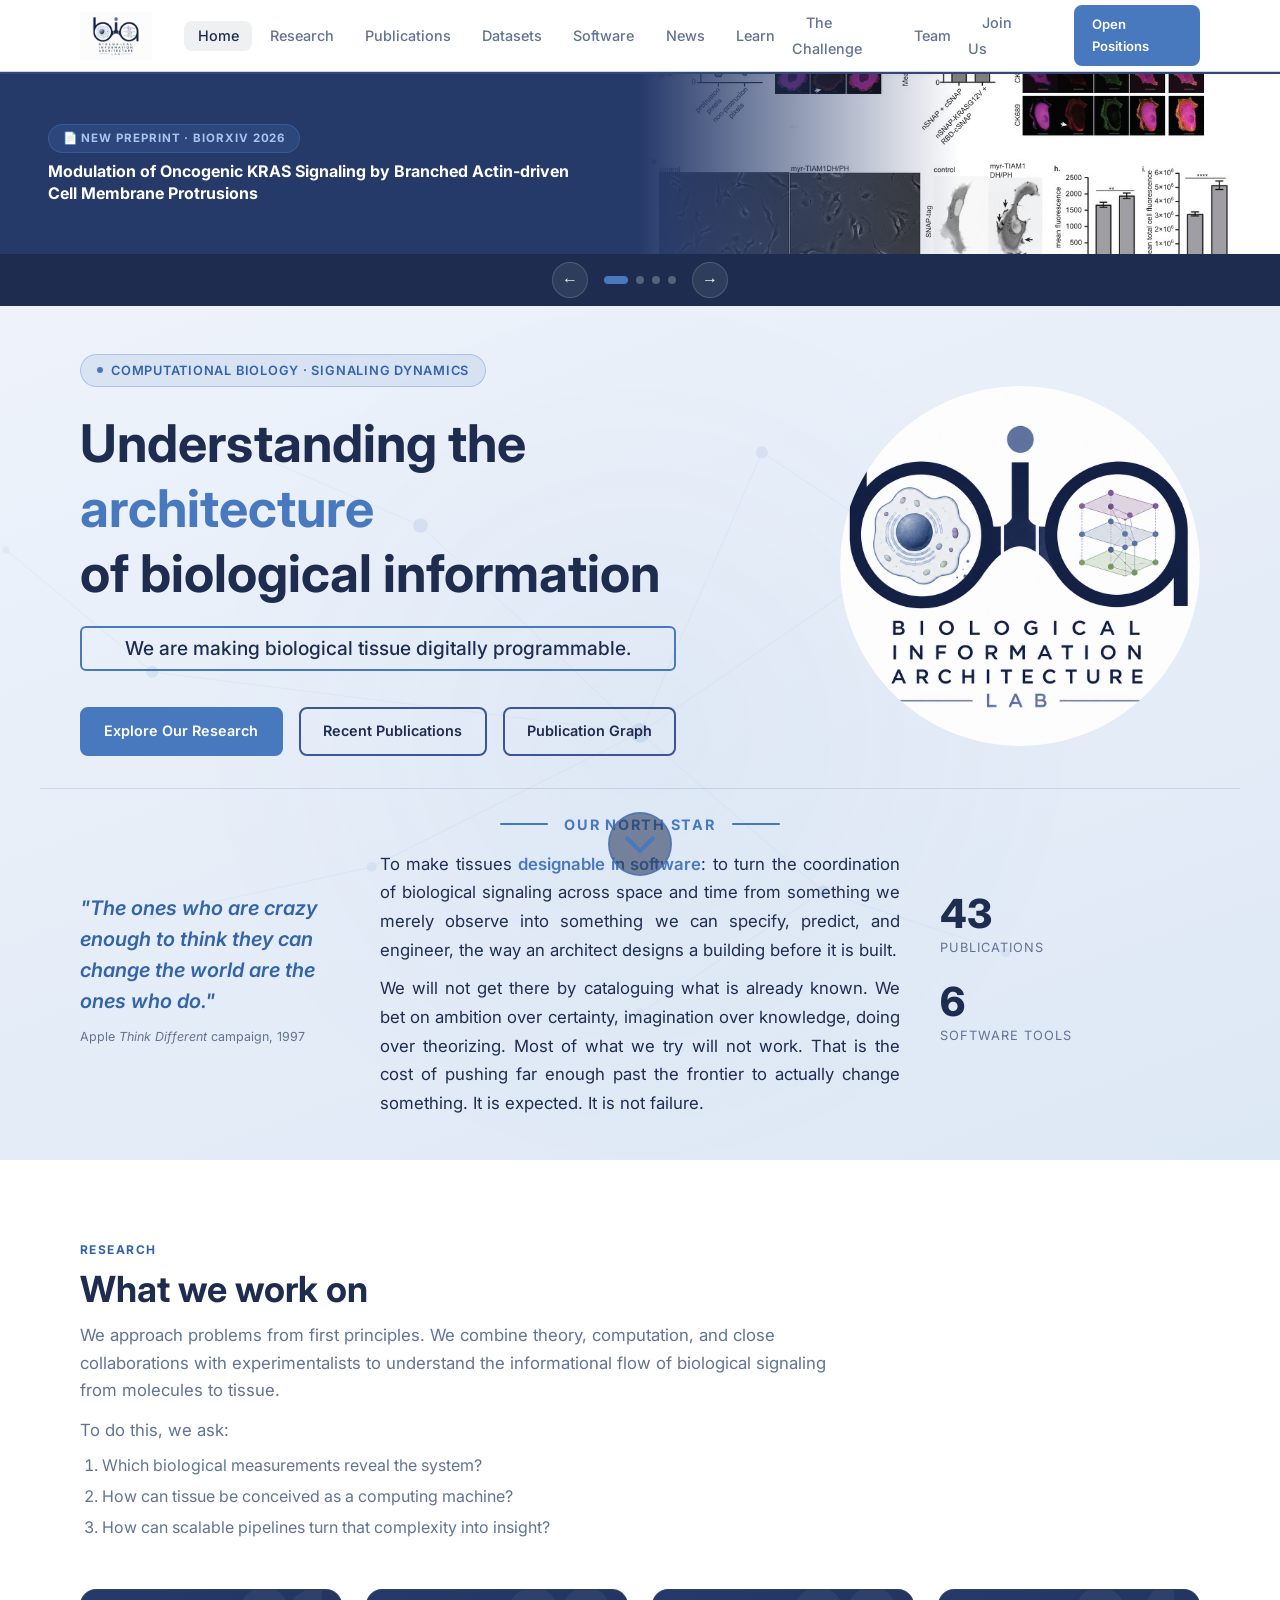
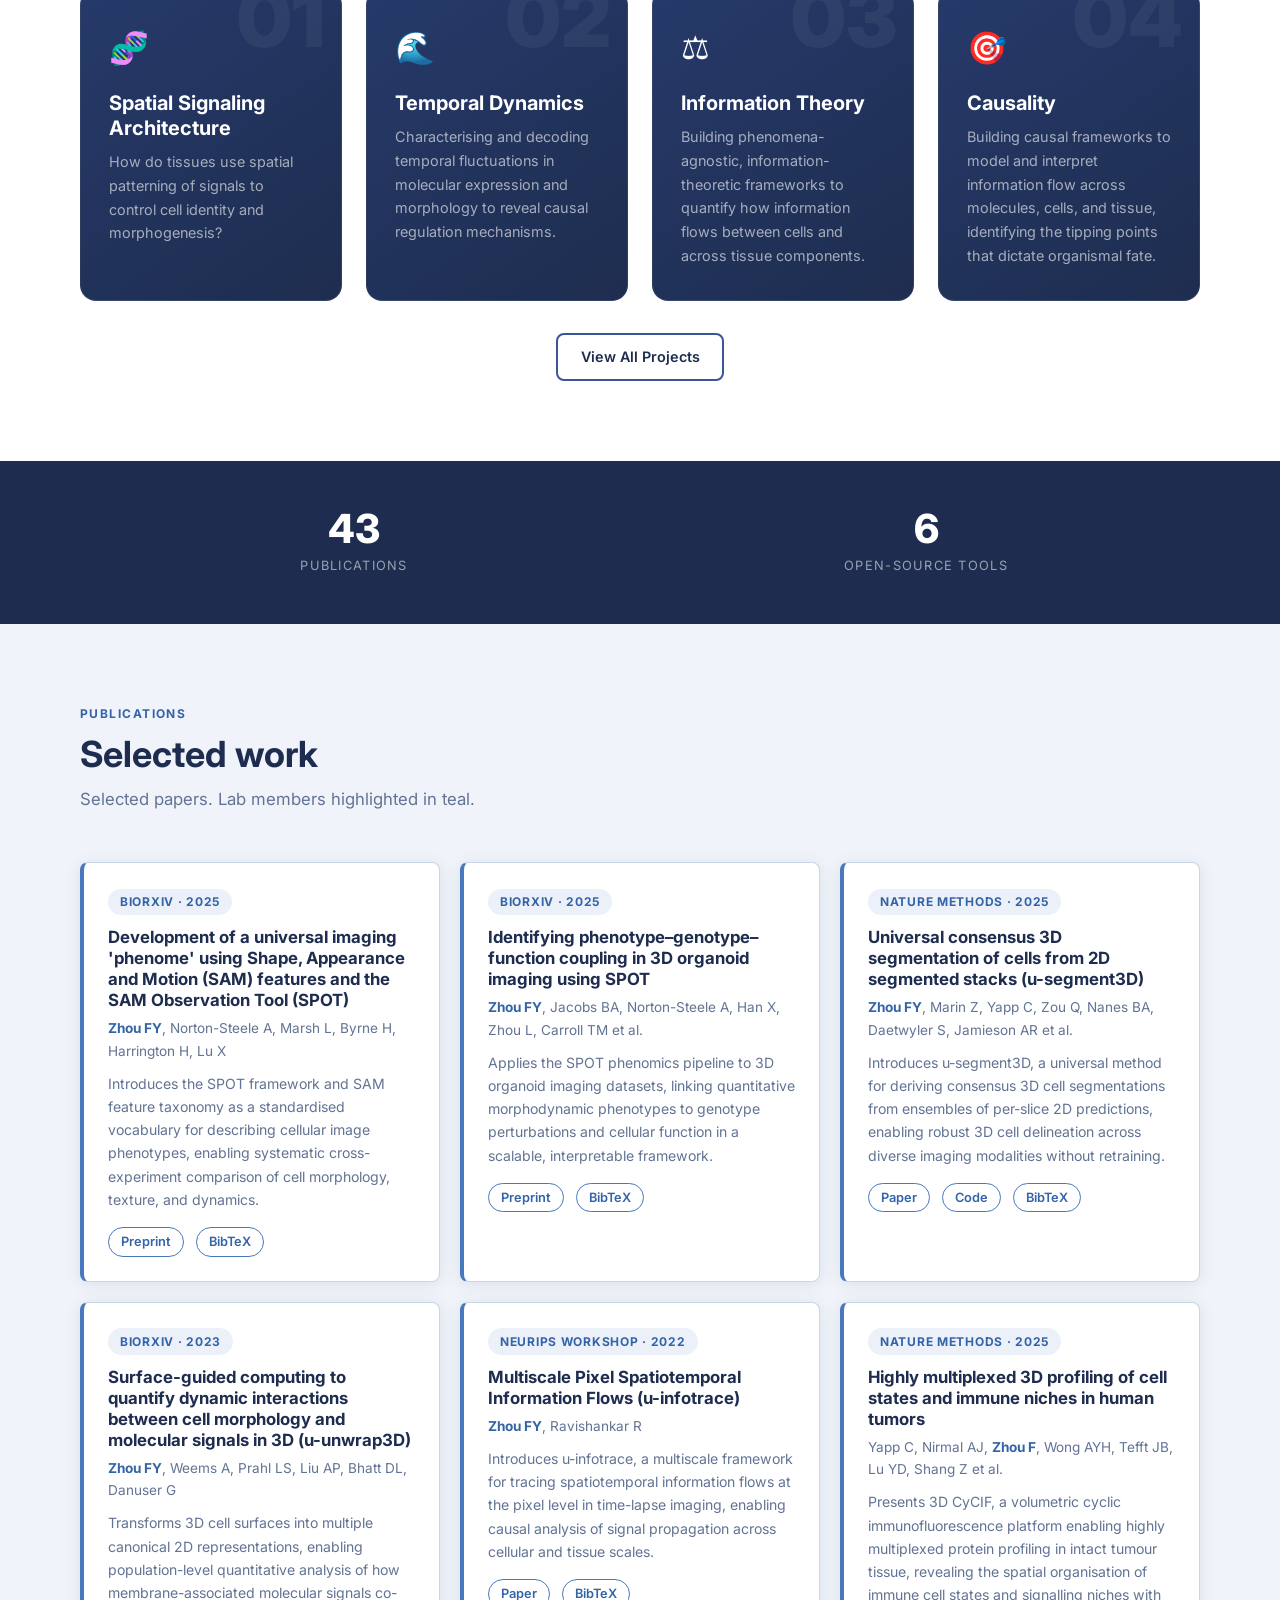
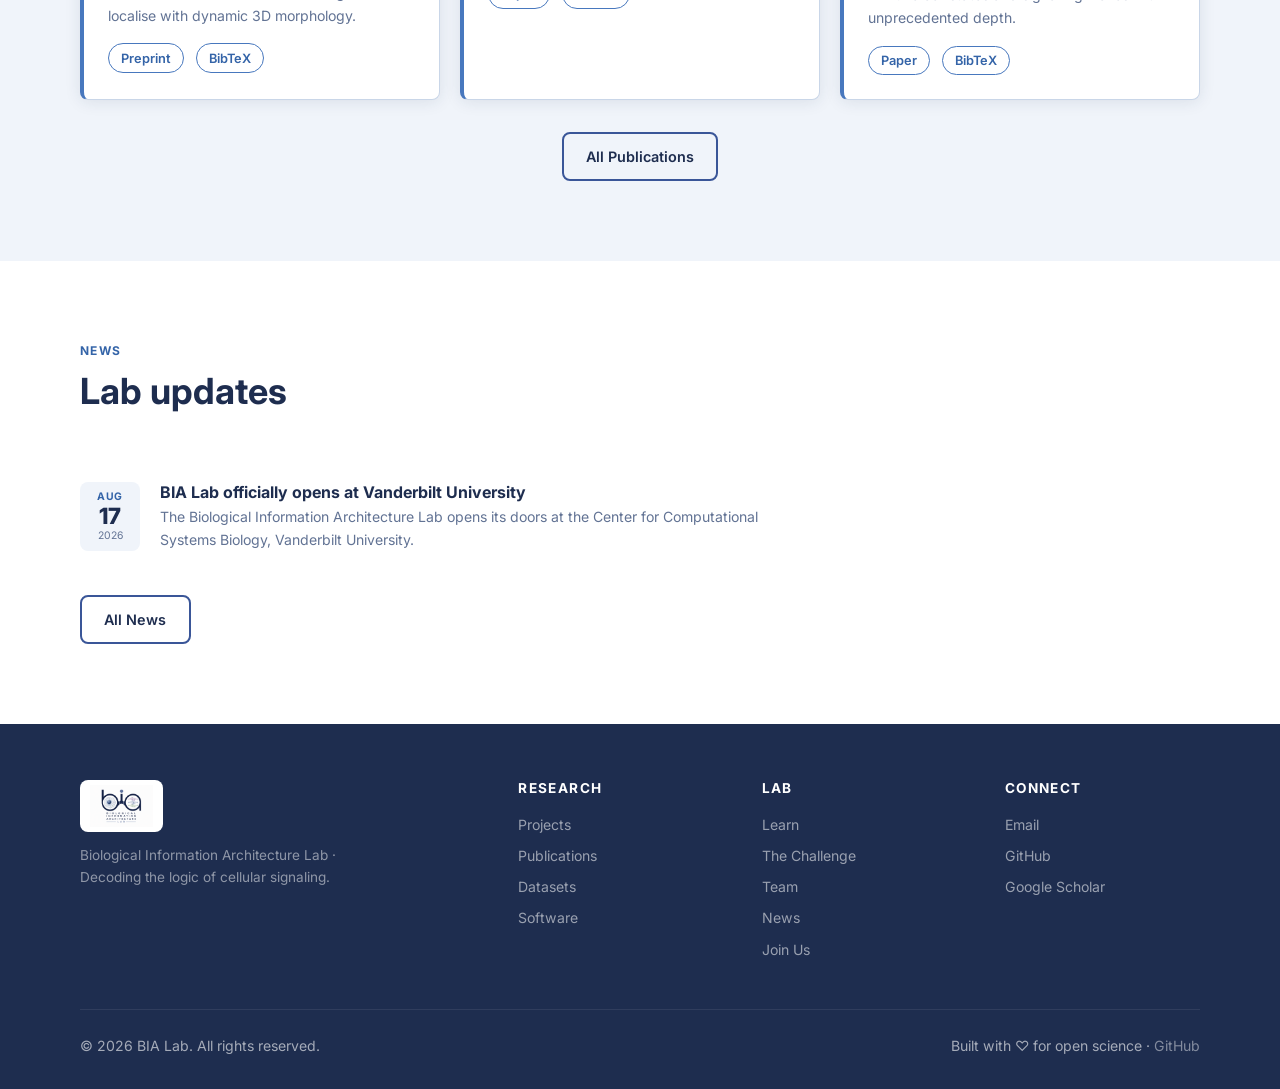
==== index.html @ dbff581c "Add Learn page with pipeline talks; update nav across all pages - New learn.html with two embedded Y" ====
<!DOCTYPE html>
<html lang="en">
<head>
  <meta charset="UTF-8">
  <meta name="viewport" content="width=device-width, initial-scale=1.0">
  <title>BIA Lab — Biological Information Architecture</title>
  <meta name="description" content="The Biological Information Architecture Lab studies how biological signaling is organized across space and time using computational and quantitative approaches.">
  <link rel="preconnect" href="https://fonts.googleapis.com">
  <link rel="preconnect" href="https://fonts.gstatic.com" crossorigin>
  <link href="https://fonts.googleapis.com/css2?family=Inter:wght@400;500;600;700;800;900&display=swap" rel="stylesheet">
  <link rel="stylesheet" href="assets/css/main.css">
  <link rel="stylesheet" href="assets/css/carousel.css">
  <style>
    section.hero { display: block; }

    /* Hero top row: 2-col with logo */
    .hero__content { padding-block: 3rem 2rem; }
    .hero__logo { padding-top: 2rem; }

    /* 3-col north star row */
    .hero__northstar {
      display: grid;
      grid-template-columns: 1fr 2fr 1fr;
      gap: 2.5rem;
      align-items: start;
      padding-top: 1.5rem;
      padding-bottom: 2rem;
      border-top: 1px solid rgba(72,120,190,.2);
    }

    /* Quote column */
    .hero__northstar-col--quote {
      display: flex;
      align-items: center;
      height: 100%;
    }
    .hero__quote {
      font-size: clamp(1rem, 1.8vw, 1.25rem);
      font-style: italic;
      font-weight: 600;
      color: var(--teal-dark);
      line-height: 1.55;
      margin: 0;
    }

    /* Body column */
    .hero__northstar-label {
      display: flex;
      align-items: center;
      justify-content: center;
      gap: 1rem;
      font-size: .9rem;
      font-weight: 700;
      text-transform: uppercase;
      letter-spacing: .12em;
      color: var(--teal);
      margin-bottom: .85rem;
    }
    .hero__northstar-label::before,
    .hero__northstar-label::after {
      content: '';
      height: 2px;
      flex: 1;
      max-width: 3rem;
      background: var(--teal);
      border-radius: 2px;
    }
    .hero__northstar-col--body p {
      font-size: clamp(.95rem, 1.6vw, 1.05rem);
      color: var(--navy);
      line-height: 1.7;
      margin: 0 0 .65rem;
      text-align: justify;
    }
    .hero__northstar-col--body em {
      font-style: normal;
      color: var(--teal);
      font-weight: 600;
    }

    /* Stats column */
    .hero__northstar-col--stats {
      display: flex;
      align-items: center;
      height: 100%;
    }
    .hero__northstar-col--stats .hero__stats {
      display: flex;
      flex-direction: column;
      gap: 1.5rem;
      margin-top: 0;
      padding-top: 0;
      border-top: none;
    }
    .hero__northstar-col--stats .hero__stat-value {
      font-size: 2.5rem;
    }

    @media (max-width: 768px) {
      .hero__northstar { grid-template-columns: 1fr; }
      .hero__northstar-col--stats .hero__stats { flex-direction: row; gap: 2rem; }
    }

  </style>
</head>
<body>

<!-- ─── Navigation ─────────────────────────────────────────────────────────── -->
<nav class="nav">
  <div class="nav__inner">
    <a href="index.html" class="nav__logo">
      <img src="assets/img/bia_lab_logo.png" alt="BIA Lab" class="nav__logo-img">
    </a>
    <ul class="nav__links">
      <li><a href="index.html">Home</a></li>
      <li><a href="research.html">Research</a></li>
      <li><a href="publications.html">Publications</a></li>
      <li><a href="datasets.html">Datasets</a></li>
      <li><a href="software.html">Software</a></li>
      <li><a href="news.html">News</a></li>
      <li><a href="learn.html">Learn</a></li>
      <li><a href="challenge.html">The Challenge</a></li>
      <li><a href="team.html">Team</a></li>
      <li><a href="join.html">Join Us</a></li>
    </ul>
    <a href="join.html" class="btn btn-primary btn-sm nav__cta">Open Positions</a>
    <button class="nav__burger" aria-label="Open menu">
      <span></span><span></span><span></span>
    </button>
    <a href="join.html" class="btn btn-primary btn-sm nav__mobile-cta">Open Positions</a>
  </div>
</nav>

<!-- ─── Carousel ───────────────────────────────────────────────────────────── -->
<div class="carousel-section" id="highlights">
  <div class="carousel__progress"><div class="carousel__progress-bar"></div></div>
  <div class="carousel" data-carousel>
    <div class="carousel__track">

      <!-- Slide 1 -->
      <a class="carousel__slide" href="https://www.biorxiv.org/content/10.64898/2026.04.09.717047v1" target="_blank" rel="noopener">
        <div class="carousel__slide-content">
          <div class="carousel__slide-badge">📄 New Preprint · bioRxiv 2026</div>
          <h2>Modulation of Oncogenic KRAS Signaling by Branched Actin-driven Cell Membrane Protrusions</h2>
        </div>
        <div class="carousel__slide-visual">
          <img src="assets/img/banners/banner_kras.jpg" alt="">
        </div>
      </a>

      <!-- Slide 2 -->
      <a class="carousel__slide" href="https://www.biorxiv.org/content/10.64898/2026.04.24.720339v1" target="_blank" rel="noopener">
        <div class="carousel__slide-content">
          <div class="carousel__slide-badge">📄 New Preprint · bioRxiv 2026</div>
          <h2>Quantitative multi-scale morphodynamic analysis reveals ratchet-like collective DVE migration during anterior patterning</h2>
        </div>
        <div class="carousel__slide-visual">
          <img src="assets/img/banners/banner_dve.jpg" alt="">
        </div>
      </a>

      <!-- Slide 3 -->
      <a class="carousel__slide" href="https://www.biorxiv.org/content/10.64898/2026.01.01.697161v1" target="_blank" rel="noopener">
        <div class="carousel__slide-content">
          <div class="carousel__slide-badge">📄 New Preprint · bioRxiv 2026</div>
          <h2>Unraveling Subcellular Ultrastructure with Cyclically Multiplexed Expansion Microscopy</h2>
        </div>
        <div class="carousel__slide-visual">
          <img src="assets/img/banners/banner_cyexm.jpg" alt="">
        </div>
      </a>

      <!-- Slide 4 -->
      <a class="carousel__slide" href="https://www.biorxiv.org/content/10.64898/2026.05.17.725158v2" target="_blank" rel="noopener">
        <div class="carousel__slide-content">
          <div class="carousel__slide-badge">📄 New Preprint · bioRxiv 2026</div>
          <h2>Volumetric Cyclic Immunofluorescence for 3D Spatial Profiling of Immune Structures in Human FFPE Tissue</h2>
        </div>
        <div class="carousel__slide-visual">
          <img src="assets/img/banners/banner_vcycif_2.png" alt="">
        </div>
      </a>

    </div><!-- /.carousel__track -->

    <div class="carousel__controls">
      <button class="carousel__btn" data-carousel-prev aria-label="Previous">&#8592;</button>
      <div class="carousel__dots">
        <button class="carousel__dot active" aria-label="Slide 1"></button>
        <button class="carousel__dot" aria-label="Slide 2"></button>
        <button class="carousel__dot" aria-label="Slide 3"></button>
        <button class="carousel__dot" aria-label="Slide 4"></button>
      </div>
      <button class="carousel__btn" data-carousel-next aria-label="Next">&#8594;</button>
    </div>
  </div><!-- /.carousel -->
</div><!-- /.carousel-section -->

<!-- ─── Hero ───────────────────────────────────────────────────────────────── -->
<section class="hero">
  <div class="hero__bg">
    <svg viewBox="0 0 1200 700" xmlns="http://www.w3.org/2000/svg" width="100%" height="100%" preserveAspectRatio="xMidYMid slice">
      <defs>
        <radialGradient id="glow" cx="50%" cy="50%" r="50%">
          <stop offset="0%" stop-color="#4878be" stop-opacity=".25"/>
          <stop offset="100%" stop-color="#4878be" stop-opacity="0"/>
        </radialGradient>
      </defs>
      <circle cx="600" cy="350" r="380" fill="url(#glow)"/>
      <!-- network nodes -->
      <g stroke="#4878be" stroke-opacity=".3" stroke-width="1" fill="none">
        <line x1="600" y1="350" x2="820" y2="200"/><line x1="600" y1="350" x2="750" y2="480"/>
        <line x1="600" y1="350" x2="420" y2="180"/><line x1="600" y1="350" x2="380" y2="460"/>
        <line x1="600" y1="350" x2="700" y2="120"/><line x1="600" y1="350" x2="200" y2="300"/>
        <line x1="820" y1="200" x2="950" y2="280"/><line x1="820" y1="200" x2="700" y2="120"/>
        <line x1="750" y1="480" x2="900" y2="530"/><line x1="750" y1="480" x2="600" y2="580"/>
        <line x1="420" y1="180" x2="280" y2="120"/><line x1="380" y1="460" x2="200" y2="500"/>
        <line x1="950" y1="280" x2="1050" y2="180"/><line x1="200" y1="300" x2="80" y2="200"/>
      </g>
      <g fill="#4878be">
        <circle cx="600" cy="350" r="8" opacity=".9"/>
        <circle cx="820" cy="200" r="6" opacity=".7"/>
        <circle cx="750" cy="480" r="5" opacity=".6"/>
        <circle cx="420" cy="180" r="6" opacity=".7"/>
        <circle cx="380" cy="460" r="4" opacity=".5"/>
        <circle cx="700" cy="120" r="5" opacity=".6"/>
        <circle cx="200" cy="300" r="5" opacity=".6"/>
        <circle cx="950" cy="280" r="4" opacity=".5"/>
        <circle cx="900" cy="530" r="4" opacity=".4"/>
        <circle cx="600" cy="580" r="4" opacity=".4"/>
        <circle cx="280" cy="120" r="3" opacity=".4"/>
        <circle cx="200" cy="500" r="3" opacity=".4"/>
        <circle cx="1050" cy="180" r="3" opacity=".35"/>
        <circle cx="80"  cy="200" r="3" opacity=".35"/>
      </g>
    </svg>
  </div>
  <div class="container hero__content">
    <div class="hero__body">
      <div class="hero__eyebrow">Computational Biology · Signaling Dynamics</div>
      <h1>Understanding the <em>architecture</em><br>of biological information</h1>
      <div class="hero__slogan-group">
        <p class="hero__lead">We are making biological tissue digitally programmable.</p>
        <div class="hero__actions">
          <a href="research.html" class="btn btn-primary">Explore Our Research</a>
          <a href="publications.html" class="btn btn-outline-dark">Recent Publications</a>
          <a href="graph.html" class="btn btn-outline-dark">Publication Graph</a>
        </div>
      </div>
    </div>
    <div class="hero__logo">
      <img src="assets/img/bia_lab_logo.png" alt="BIA Lab logo">
    </div>
  </div>
  <!-- 3-col north star row -->
  <div class="container hero__northstar">
    <div class="hero__northstar-col hero__northstar-col--quote">
      <div style="display:flex;flex-direction:column;gap:.65rem;">
        <p class="hero__quote">"The ones who are crazy enough to think they can change the world are the ones who do."</p>
        <p style="font-size:.78rem;color:var(--muted);font-style:normal;font-weight:400;">Apple <em>Think Different</em> campaign, 1997</p>
      </div>
    </div>
    <div class="hero__northstar-col hero__northstar-col--body">
      <div class="hero__northstar-label">Our North Star</div>
      <p>To make tissues <em>designable in software</em>: to turn the coordination of biological signaling across space and time from something we merely observe into something we can specify, predict, and engineer, the way an architect designs a building before it is built.</p>
      <p>We will not get there by cataloguing what is already known. We bet on ambition over certainty, imagination over knowledge, doing over theorizing. Most of what we try will not work. That is the cost of pushing far enough past the frontier to actually change something. It is expected. It is not failure.</p>
    </div>
    <div class="hero__northstar-col hero__northstar-col--stats">
      <div class="hero__stats">
        <div>
          <div class="hero__stat-value">43</div>
          <div class="hero__stat-label">Publications</div>
        </div>
        <div>
          <div class="hero__stat-value">6</div>
          <div class="hero__stat-label">Software Tools</div>
        </div>
      </div>
    </div>
  </div>

  <a href="#research" class="scroll-hint" aria-label="Scroll down">
    <svg width="40" height="40" viewBox="0 0 28 28" fill="none" xmlns="http://www.w3.org/2000/svg" aria-hidden="true">
      <polyline points="5,10 14,19 23,10" stroke="var(--teal)" stroke-width="2.8" stroke-linecap="round" stroke-linejoin="round"/>
    </svg>
  </a>
</section>

<!-- ─── Research Themes ─────────────────────────────────────────────────────── -->
<section class="section" id="research">
  <div class="container">
    <div class="section-header">
      <div class="section-label">Research</div>
      <h2>What we work on</h2>
      <p>We approach problems from first principles. We combine theory, computation, and close collaborations with experimentalists to understand the informational flow of biological signaling from molecules to tissue.</p>
      <p style="margin-top:.75rem;">To do this, we ask:</p>
      <ol style="margin-top:.5rem;padding-left:1.4rem;display:flex;flex-direction:column;gap:.35rem;color:var(--muted);font-size:1rem;line-height:1.6;">
        <li>Which biological measurements reveal the system?</li>
        <li>How can tissue be conceived as a computing machine?</li>
        <li>How can scalable pipelines turn that complexity into insight?</li>
      </ol>
    </div>
    <div class="grid-4">
      <div class="theme-card">
        <div class="theme-card__num">01</div>
        <div class="theme-card__icon">🧬</div>
        <h3>Spatial Signaling Architecture</h3>
        <p>How do tissues use spatial patterning of signals to control cell identity and morphogenesis?</p>
      </div>
      <div class="theme-card">
        <div class="theme-card__num">02</div>
        <div class="theme-card__icon">🌊</div>
        <h3>Temporal Dynamics</h3>
        <p>Characterising and decoding temporal fluctuations in molecular expression and morphology to reveal causal regulation mechanisms.</p>
      </div>
      <div class="theme-card">
        <div class="theme-card__num">03</div>
        <div class="theme-card__icon">⚖️</div>
        <h3>Information Theory</h3>
        <p>Building phenomena-agnostic, information-theoretic frameworks to quantify how information flows between cells and across tissue components.</p>
      </div>
      <div class="theme-card">
        <div class="theme-card__num">04</div>
        <div class="theme-card__icon">🎯</div>
        <h3>Causality</h3>
        <p>Building causal frameworks to model and interpret information flow across molecules, cells, and tissue, identifying the tipping points that dictate organismal fate.</p>
      </div>
    </div>
    <div style="margin-top:2rem;text-align:center;">
      <a href="research.html" class="btn btn-outline-dark">View All Projects</a>
    </div>
  </div>
</section>

<!-- ─── Stats Bar ───────────────────────────────────────────────────────────── -->
<div class="stats-bar">
  <div class="container">
    <div class="stats-bar__grid">
      <div><div class="stats-bar__value">43</div><div class="stats-bar__label">Publications</div></div>
      <div><div class="stats-bar__value">6</div><div class="stats-bar__label">Open-source Tools</div></div>
    </div>
  </div>
</div>

<!-- ─── Recent Publications ─────────────────────────────────────────────────── -->
<section class="section section--alt">
  <div class="container">
    <div class="section-header">
      <div class="section-label">Publications</div>
      <h2>Selected work</h2>
      <p>Selected papers. Lab members highlighted in teal.</p>
    </div>
    <div class="grid-2" style="gap:1.25rem;">
      <div class="pub-card">
        <span class="pub-card__journal">bioRxiv · 2025</span>
        <h3>Development of a universal imaging 'phenome' using Shape, Appearance and Motion (SAM) features and the SAM Observation Tool (SPOT)</h3>
        <p class="pub-card__authors"><strong style="color:var(--teal-dark)">Zhou FY</strong>, Norton-Steele A, Marsh L, Byrne H, Harrington H, Lu X</p>
        <p class="pub-card__abstract">Introduces the SPOT framework and SAM feature taxonomy as a standardised vocabulary for describing cellular image phenotypes, enabling systematic cross-experiment comparison of cell morphology, texture, and dynamics.</p>
        <div class="pub-card__links">
          <a href="https://www.biorxiv.org/content/10.1101/2025.11.28.691105v1" target="_blank" rel="noopener">Preprint</a><a href="#">BibTeX</a>
        </div>
      </div>
      <div class="pub-card">
        <span class="pub-card__journal">bioRxiv · 2025</span>
        <h3>Identifying phenotype–genotype–function coupling in 3D organoid imaging using SPOT</h3>
        <p class="pub-card__authors"><strong style="color:var(--teal-dark)">Zhou FY</strong>, Jacobs BA, Norton-Steele A, Han X, Zhou L, Carroll TM et al.</p>
        <p class="pub-card__abstract">Applies the SPOT phenomics pipeline to 3D organoid imaging datasets, linking quantitative morphodynamic phenotypes to genotype perturbations and cellular function in a scalable, interpretable framework.</p>
        <div class="pub-card__links">
          <a href="https://www.biorxiv.org/content/10.1101/2025.11.28.691111" target="_blank" rel="noopener">Preprint</a><a href="#">BibTeX</a>
        </div>
      </div>
      <div class="pub-card">
        <span class="pub-card__journal">Nature Methods · 2025</span>
        <h3>Universal consensus 3D segmentation of cells from 2D segmented stacks (u-segment3D)</h3>
        <p class="pub-card__authors"><strong style="color:var(--teal-dark)">Zhou FY</strong>, Marin Z, Yapp C, Zou Q, Nanes BA, Daetwyler S, Jamieson AR et al.</p>
        <p class="pub-card__abstract">Introduces u-segment3D, a universal method for deriving consensus 3D cell segmentations from ensembles of per-slice 2D predictions, enabling robust 3D cell delineation across diverse imaging modalities without retraining.</p>
        <div class="pub-card__links">
          <a href="#">Paper</a><a href="#">Code</a><a href="#">BibTeX</a>
        </div>
      </div>
      <div class="pub-card">
        <span class="pub-card__journal">bioRxiv · 2023</span>
        <h3>Surface-guided computing to quantify dynamic interactions between cell morphology and molecular signals in 3D (u-unwrap3D)</h3>
        <p class="pub-card__authors"><strong style="color:var(--teal-dark)">Zhou FY</strong>, Weems A, Prahl LS, Liu AP, Bhatt DL, Danuser G</p>
        <p class="pub-card__abstract">Transforms 3D cell surfaces into multiple canonical 2D representations, enabling population-level quantitative analysis of how membrane-associated molecular signals co-localise with dynamic 3D morphology.</p>
        <div class="pub-card__links">
          <a href="https://www.biorxiv.org/content/10.1101/2023.04.12.536640" target="_blank" rel="noopener">Preprint</a><a href="#">BibTeX</a>
        </div>
      </div>
      <div class="pub-card">
        <span class="pub-card__journal">NeurIPS Workshop · 2022</span>
        <h3>Multiscale Pixel Spatiotemporal Information Flows (u-infotrace)</h3>
        <p class="pub-card__authors"><strong style="color:var(--teal-dark)">Zhou FY</strong>, Ravishankar R</p>
        <p class="pub-card__abstract">Introduces u-infotrace, a multiscale framework for tracing spatiotemporal information flows at the pixel level in time-lapse imaging, enabling causal analysis of signal propagation across cellular and tissue scales.</p>
        <div class="pub-card__links">
          <a href="#">Paper</a><a href="#">BibTeX</a>
        </div>
      </div>
      <div class="pub-card">
        <span class="pub-card__journal">Nature Methods · 2025</span>
        <h3>Highly multiplexed 3D profiling of cell states and immune niches in human tumors</h3>
        <p class="pub-card__authors">Yapp C, Nirmal AJ, <strong style="color:var(--teal-dark)">Zhou F</strong>, Wong AYH, Tefft JB, Lu YD, Shang Z et al.</p>
        <p class="pub-card__abstract">Presents 3D CyCIF, a volumetric cyclic immunofluorescence platform enabling highly multiplexed protein profiling in intact tumour tissue, revealing the spatial organisation of immune cell states and signalling niches with unprecedented depth.</p>
        <div class="pub-card__links">
          <a href="#">Paper</a><a href="#">BibTeX</a>
        </div>
      </div>
    </div>
    <div style="margin-top:2rem;text-align:center;">
      <a href="publications.html" class="btn btn-outline-dark">All Publications</a>
    </div>
  </div>
</section>

<!-- ─── News ────────────────────────────────────────────────────────────────── -->
<section class="section">
  <div class="container">
    <div class="section-header">
      <div class="section-label">News</div>
      <h2>Lab updates</h2>
    </div>
    <div>
      <div class="news-item">
        <div class="news-item__date">
          <div class="news-item__date-month">Aug</div>
          <div class="news-item__date-day">17</div>
          <div class="news-item__date-year">2026</div>
        </div>
        <div class="news-item__body">
          <h4>BIA Lab officially opens at Vanderbilt University</h4>
          <p>The Biological Information Architecture Lab opens its doors at the Center for Computational Systems Biology, Vanderbilt University.</p>
        </div>
      </div>
    </div>
    <div style="margin-top:1.5rem;">
      <a href="news.html" class="btn btn-outline-dark">All News</a>
    </div>
  </div>
</section>

<!-- ─── Footer ──────────────────────────────────────────────────────────────── -->
<footer class="footer">
  <div class="container">
    <div class="footer__grid">
      <div class="footer__brand">
        <a href="index.html">
          <img src="assets/img/bia_lab_logo.png" alt="BIA Lab" class="footer__logo-img">
        </a>
        <p>Biological Information Architecture Lab · Decoding the logic of cellular signaling.</p>
      </div>
      <div>
        <h4>Research</h4>
        <ul>
          <li><a href="research.html">Projects</a></li>
          <li><a href="publications.html">Publications</a></li>
          <li><a href="datasets.html">Datasets</a></li>
      <li><a href="software.html">Software</a></li>
        </ul>
      </div>
      <div>
        <h4>Lab</h4>
        <ul>
          <li><a href="learn.html">Learn</a></li>
      <li><a href="challenge.html">The Challenge</a></li>
      <li><a href="team.html">Team</a></li>
          <li><a href="news.html">News</a></li>
          <li><a href="join.html">Join Us</a></li>
        </ul>
      </div>
      <div>
        <h4>Connect</h4>
        <ul>
          <li><a href="mailto:felix.y.zhou@vanderbilt.edu">Email</a></li>
          <li><a href="https://github.com/BIA-Lab-Team" target="_blank" rel="noopener">GitHub</a></li>
          <li><a href="https://scholar.google.com/citations?user=iRTxWEMAAAAJ&hl=en" target="_blank" rel="noopener">Google Scholar</a></li>
        </ul>
      </div>
    </div>
    <div class="footer__bottom">
      <span>© 2026 BIA Lab. All rights reserved.</span>
      <span>Built with ♡ for open science · <a href="#">GitHub</a></span>
    </div>
  </div>
</footer>

<script src="assets/js/nav.js"></script>
<script src="assets/js/carousel.js"></script>
<script src="assets/js/scroll-hint.js" defer></script>
</body>
</html>
---- assets/css/main.css ----
/* ─── Reset & Base ─────────────────────────────────────────────────────────── */
*, *::before, *::after { box-sizing: border-box; margin: 0; padding: 0; }

:root {
  /* Updated palette — derived from the BIA Lab logo */
  --navy:       #1e2d4f;   /* logo letterform dark navy           */
  --navy-mid:   #263a6a;   /* slightly lighter navy               */
  --navy-light: #3a5698;   /* medium blue                         */
  --teal:       #4878be;   /* primary accent — network cube blue  */
  --teal-dark:  #3464a8;   /* darker blue for links / hover       */
  --purple:     #7b65b2;   /* secondary accent — cube purple node */
  --green-acc:  #3fa86a;   /* tertiary accent — cube green node   */
  --white:      #ffffff;
  --off-white:  #f0f4fa;   /* light blue-tinted page sections     */
  --text:       #1e2d4f;
  --muted:      #627394;
  --border:     #c9d6e8;

  --font:       'Inter', system-ui, sans-serif;
  --mono:       'JetBrains Mono', 'Fira Code', monospace;

  --radius:     8px;
  --radius-lg:  16px;
  --shadow:     0 2px 16px rgba(30,45,79,.10);
  --shadow-lg:  0 8px 40px rgba(30,45,79,.16);

  --nav-h:      72px;
  --max-w:      1200px;
}

html { scroll-behavior: smooth; font-size: 16px; }

body {
  font-family: var(--font);
  color: var(--text);
  background: var(--white);
  line-height: 1.65;
}

a { color: var(--teal-dark); text-decoration: none; }
a:hover { text-decoration: underline; }

img { display: block; max-width: 100%; }

/* ─── Typography ────────────────────────────────────────────────────────────── */
h1, h2, h3, h4 { font-weight: 700; line-height: 1.25; }
h1 { font-size: clamp(2rem, 5vw, 3.25rem); }
h2 { font-size: clamp(1.5rem, 3vw, 2.25rem); }
h3 { font-size: 1.25rem; }
h4 { font-size: 1rem; }

p { max-width: 68ch; }

.section-label {
  font-size: .75rem;
  font-weight: 700;
  letter-spacing: .12em;
  text-transform: uppercase;
  color: var(--teal-dark);
  margin-bottom: .5rem;
}

/* ─── Layout Helpers ────────────────────────────────────────────────────────── */
.container { width: min(var(--max-w), 100%); margin-inline: auto; padding-inline: clamp(1rem, 4vw, 2.5rem); }
.section    { padding-block: 5rem; }
.section--alt { background: var(--off-white); }

.grid-2 { display: grid; grid-template-columns: repeat(auto-fit, minmax(min(340px, 100%), 1fr)); gap: 1.5rem; }
.grid-3 { display: grid; grid-template-columns: repeat(auto-fit, minmax(min(260px, 100%), 1fr)); gap: 1.5rem; }
.grid-4 { display: grid; grid-template-columns: repeat(auto-fit, minmax(min(200px, 100%), 1fr)); gap: 1.5rem; }

/* ─── Buttons ───────────────────────────────────────────────────────────────── */
.btn {
  display: inline-flex; align-items: center; gap: .5rem;
  padding: .65rem 1.4rem;
  border-radius: var(--radius);
  font-size: .9rem; font-weight: 600;
  cursor: pointer; border: 2px solid transparent;
  transition: background .2s, color .2s, border-color .2s, transform .15s;
  text-decoration: none;
}
.btn:hover { transform: translateY(-1px); text-decoration: none; }
.btn-primary   { background: var(--teal); color: var(--white); border-color: var(--teal); }
.btn-primary:hover { background: var(--teal-dark); border-color: var(--teal-dark); }
.btn-outline   { background: transparent; color: var(--white); border-color: rgba(255,255,255,.55); }
.btn-outline:hover { background: rgba(255,255,255,.12); border-color: var(--white); }
.btn-outline-dark { background: transparent; color: var(--navy); border-color: var(--navy-light); }
.btn-outline-dark:hover { background: var(--navy); color: var(--white); }
.btn-sm { padding: .45rem 1rem; font-size: .82rem; }

/* ─── Navigation ────────────────────────────────────────────────────────────── */
.nav {
  position: sticky; top: 0; z-index: 100;
  height: var(--nav-h);
  background: rgba(255,255,255,.97);
  backdrop-filter: blur(12px);
  border-bottom: 1px solid var(--border);
  display: flex; align-items: center;
  box-shadow: 0 1px 8px rgba(30,45,79,.06);
}

.nav__inner {
  display: flex; align-items: center; justify-content: space-between; gap: 2rem;
  width: min(var(--max-w), 100%); margin-inline: auto; padding-inline: clamp(1rem,4vw,2.5rem);
}

.nav__logo {
  display: flex; align-items: center;
  text-decoration: none; flex-shrink: 0;
}
.nav__logo:hover { text-decoration: none; }
.nav__logo-img { height: 48px; width: auto; display: block; }

.nav__links {
  display: flex; align-items: center; gap: .25rem;
  list-style: none;
}
.nav__links a {
  color: var(--muted);
  font-size: .9rem; font-weight: 500;
  padding: .4rem .85rem;
  border-radius: var(--radius);
  transition: color .15s, background .15s;
  text-decoration: none;
}
.nav__links a:hover, .nav__links a.active {
  color: var(--navy);
  background: rgba(30,45,79,.07);
}

.nav__cta { margin-left: .5rem; }

.nav__burger {
  display: none; flex-direction: column; gap: 5px;
  background: none; border: none; cursor: pointer; padding: .4rem;
}
.nav__burger span { display: block; width: 24px; height: 2px; background: var(--navy); border-radius: 2px; transition: .25s; }

/* ─── Hero ──────────────────────────────────────────────────────────────────── */
.hero {
  position: relative; overflow: hidden;
  background: linear-gradient(160deg, #eef3fb 0%, #e4ecf7 60%, #dde8f5 100%);
  min-height: calc(100vh - var(--nav-h));
  display: flex; align-items: center;
}

.hero__bg {
  position: absolute; inset: 0; z-index: 0;
  opacity: .18;
}

.hero__content {
  position: relative; z-index: 1;
  padding-block: 5rem;
  display: grid;
  grid-template-columns: 1fr auto;
  gap: 3rem;
  align-items: start;
}
.hero__logo {
  padding-top: 3.25rem;
}
.hero__logo img {
  width: 360px;
  height: 360px;
  object-fit: cover;
  object-position: center 35%;
  border-radius: 50%;
  display: block;
}
@media (max-width: 768px) {
  .hero__content { grid-template-columns: 1fr; }
  .hero__logo { display: none; }
}

.hero__eyebrow {
  display: inline-flex; align-items: center; gap: .5rem;
  background: rgba(72,120,190,.12); color: var(--teal-dark);
  border: 1px solid rgba(72,120,190,.3);
  border-radius: 100px; padding: .3rem 1rem;
  font-size: .8rem; font-weight: 600; letter-spacing: .06em; text-transform: uppercase;
  margin-bottom: 1.5rem;
}
.hero__eyebrow::before { content: ''; display: block; width: 6px; height: 6px; background: var(--teal); border-radius: 50%; }

.hero h1 { color: var(--navy); margin-bottom: 1.25rem; }
.hero h1 em { color: var(--teal); font-style: normal; }

.hero__slogan-group {
  display: inline-flex;
  flex-direction: column;
  align-items: stretch;
}

.hero__lead {
  font-size: clamp(1rem, 1.5vw, 1.2rem);
  color: var(--navy);
  font-weight: 500;
  width: 0;
  min-width: 100%;
  text-align: center;
  margin-bottom: 2.25rem;
  border: 2px solid var(--teal);
  border-radius: 6px;
  padding: .45rem 1rem;
  line-height: 1.4;
}

.hero__actions { display: flex; gap: 1rem; flex-wrap: wrap; }

.hero__stats {
  display: flex; gap: 2.5rem; flex-wrap: wrap;
  margin-top: 4rem; padding-top: 2rem;
  border-top: 1px solid var(--border);
}
.hero__stat-value { font-size: 2rem; font-weight: 800; color: var(--navy); line-height: 1; }
.hero__stat-label { font-size: .8rem; color: var(--muted); margin-top: .2rem; text-transform: uppercase; letter-spacing: .08em; }

/* ─── Cards ─────────────────────────────────────────────────────────────────── */
.card {
  background: var(--white);
  border: 1px solid var(--border);
  border-radius: var(--radius-lg);
  padding: 1.75rem;
  box-shadow: var(--shadow);
  transition: transform .2s, box-shadow .2s;
}
.card:hover { transform: translateY(-3px); box-shadow: var(--shadow-lg); }

.card__icon {
  width: 48px; height: 48px;
  background: linear-gradient(135deg, rgba(72,120,190,.14), rgba(72,120,190,.05));
  border: 1px solid rgba(72,120,190,.22);
  border-radius: 12px;
  display: flex; align-items: center; justify-content: center;
  font-size: 1.4rem; margin-bottom: 1.1rem;
}
.card h3 { margin-bottom: .5rem; }
.card p  { color: var(--muted); font-size: .92rem; }
.card__link {
  display: inline-flex; align-items: center; gap: .3rem;
  color: var(--teal-dark); font-weight: 600; font-size: .88rem;
  margin-top: 1rem; text-decoration: none;
}
.card__link:hover { text-decoration: underline; }
.card__link::after { content: '→'; }

/* ─── Publication Cards ─────────────────────────────────────────────────────── */
.pub-card {
  background: var(--white);
  border: 1px solid var(--border);
  border-left: 4px solid var(--teal);
  border-radius: var(--radius);
  padding: 1.5rem;
  box-shadow: var(--shadow);
  transition: transform .2s, box-shadow .2s;
}
.pub-card:hover { transform: translateY(-2px); box-shadow: var(--shadow-lg); }

.pub-card__journal {
  display: inline-block;
  background: rgba(72,120,190,.10); color: var(--teal-dark);
  border-radius: 100px; padding: .2rem .75rem;
  font-size: .75rem; font-weight: 700; text-transform: uppercase; letter-spacing: .06em;
  margin-bottom: .75rem;
}
.pub-card h3 { font-size: 1.05rem; margin-bottom: .4rem; }
.pub-card__authors { font-size: .85rem; color: var(--muted); margin-bottom: .6rem; }
.pub-card__abstract { font-size: .88rem; color: var(--muted); margin-bottom: 1rem; }
.pub-card__links { display: flex; gap: .75rem; flex-wrap: wrap; }
.pub-card__links a {
  font-size: .8rem; font-weight: 600; color: var(--teal-dark);
  border: 1px solid var(--teal); border-radius: 100px;
  padding: .2rem .75rem; text-decoration: none;
  transition: background .15s, color .15s;
}
.pub-card__links a:hover { background: var(--teal); color: var(--white); }

/* ─── Team Cards ────────────────────────────────────────────────────────────── */
.team-card {
  background: var(--white);
  border: 1px solid var(--border);
  border-radius: var(--radius-lg);
  overflow: hidden;
  box-shadow: var(--shadow);
  transition: transform .2s, box-shadow .2s;
  text-align: center;
}
.team-card:hover { transform: translateY(-3px); box-shadow: var(--shadow-lg); }
.team-card__photo {
  width: 100%; aspect-ratio: 1;
  background: linear-gradient(135deg, var(--navy-mid), var(--navy-light));
  display: flex; align-items: center; justify-content: center;
  font-size: 3rem; color: rgba(255,255,255,.25);
}
.team-card__photo img { width: 100%; height: 100%; object-fit: cover; }
.team-card__body { padding: 1.25rem; }
.team-card__name { font-size: 1rem; font-weight: 700; margin-bottom: .15rem; }
.team-card__role { font-size: .82rem; color: var(--teal-dark); font-weight: 600; margin-bottom: .5rem; }
.team-card__bio  { font-size: .82rem; color: var(--muted); }
.team-card__links { display: flex; justify-content: center; gap: .75rem; margin-top: .75rem; }
.team-card__links a { color: var(--muted); font-size: .85rem; transition: color .15s; }
.team-card__links a:hover { color: var(--teal-dark); text-decoration: none; }

/* ─── Section Headers ───────────────────────────────────────────────────────── */
.section-header { margin-bottom: 3rem; }
.section-header h2 { margin-bottom: .6rem; }
.section-header p  { color: var(--muted); font-size: 1.05rem; }

/* ─── Stats Bar ─────────────────────────────────────────────────────────────── */
.stats-bar {
  background: var(--navy);
  padding-block: 3rem;
}
.stats-bar__grid { display: grid; grid-template-columns: repeat(auto-fit, minmax(140px, 1fr)); gap: 1.5rem; text-align: center; }
.stats-bar__value { font-size: 2.5rem; font-weight: 800; color: var(--white); line-height: 1; }
.stats-bar__label { font-size: .8rem; color: rgba(255,255,255,.55); text-transform: uppercase; letter-spacing: .1em; margin-top: .35rem; }

/* ─── News / Timeline ───────────────────────────────────────────────────────── */
.news-item {
  display: flex; gap: 1.25rem; align-items: flex-start;
  padding: 1.25rem 0;
  border-bottom: 1px solid var(--border);
}
.news-item:last-child { border-bottom: none; }
.news-item__date {
  flex-shrink: 0; width: 60px; text-align: center;
  background: rgba(72,120,190,.08); border-radius: var(--radius);
  padding: .4rem .3rem;
}
.news-item__date-month { font-size: .65rem; text-transform: uppercase; letter-spacing: .08em; color: var(--teal-dark); font-weight: 700; }
.news-item__date-day   { font-size: 1.4rem; font-weight: 800; color: var(--navy); line-height: 1; }
.news-item__date-year  { font-size: .65rem; color: var(--muted); }
.news-item__body h4    { margin-bottom: .2rem; }
.news-item__body p     { font-size: .88rem; color: var(--muted); }

/* ─── Research Theme Cards ──────────────────────────────────────────────────── */
.theme-card {
  border-radius: var(--radius-lg);
  background: linear-gradient(145deg, var(--navy-mid), var(--navy));
  border: 1px solid rgba(255,255,255,.07);
  padding: 2rem 1.75rem;
  color: var(--white);
  position: relative; overflow: hidden;
  transition: transform .2s, box-shadow .2s;
}
.theme-card:hover { transform: translateY(-3px); box-shadow: 0 12px 40px rgba(30,45,79,.35); }
.theme-card__num {
  position: absolute; top: -12px; right: 1rem;
  font-size: 5rem; font-weight: 900; opacity: .05; line-height: 1;
  user-select: none;
}
.theme-card__icon { font-size: 2rem; margin-bottom: 1rem; }
.theme-card h3   { color: var(--white); margin-bottom: .6rem; }
.theme-card p    { color: rgba(255,255,255,.6); font-size: .9rem; max-width: 100%; }
.theme-card__tags { display: flex; gap: .5rem; flex-wrap: wrap; margin-top: 1rem; }
.theme-card__tag {
  font-size: .72rem; font-weight: 600; letter-spacing: .05em;
  background: rgba(72,120,190,.2); color: #a8c4f0;
  border-radius: 100px; padding: .2rem .65rem;
}

/* ─── Footer ────────────────────────────────────────────────────────────────── */
.footer {
  background: var(--navy);
  color: rgba(255,255,255,.6);
  padding-block: 3.5rem 2rem;
  font-size: .88rem;
}
.footer__grid {
  display: grid;
  grid-template-columns: 2fr repeat(3, 1fr);
  gap: 3rem;
  margin-bottom: 3rem;
}
.footer__brand p { margin-top: .75rem; color: rgba(255,255,255,.5); font-size: .85rem; max-width: 30ch; }
.footer h4 { color: var(--white); font-size: .85rem; margin-bottom: 1rem; text-transform: uppercase; letter-spacing: .1em; }
.footer ul { list-style: none; display: flex; flex-direction: column; gap: .5rem; }
.footer ul a { color: rgba(255,255,255,.55); font-size: .88rem; transition: color .15s; text-decoration: none; }
.footer ul a:hover { color: var(--teal); }
.footer__bottom {
  border-top: 1px solid rgba(255,255,255,.08);
  padding-top: 1.5rem;
  display: flex; justify-content: space-between; align-items: center; flex-wrap: wrap; gap: 1rem;
}
.footer__bottom a { color: rgba(255,255,255,.45); transition: color .15s; }
.footer__bottom a:hover { color: var(--teal); }

/* Footer logo — white pill so the logo reads on the dark background */
.footer__logo-img {
  height: 52px; width: auto; display: block;
  background: var(--white);
  border-radius: 8px;
  padding: 5px 10px;
}

/* ─── Responsive ────────────────────────────────────────────────────────────── */
@media (max-width: 768px) {
  .nav__links, .nav__cta { display: none; }
  .nav__burger { display: flex; }
  .nav--open .nav__links {
    display: flex; flex-direction: column;
    position: fixed; inset: var(--nav-h) 0 0;
    background: var(--white); padding: 2rem;
    gap: .5rem; z-index: 99;
    border-top: 1px solid var(--border);
  }
  .nav--open .nav__links a { font-size: 1.1rem; padding: .75rem 1rem; color: var(--navy); }
  .footer__grid { grid-template-columns: 1fr 1fr; }
  .nav--open .nav__mobile-cta {
    display: inline-flex;
    position: fixed;
    bottom: 2rem;
    left: 50%;
    transform: translateX(-50%);
    z-index: 100;
  }
}

.nav__mobile-cta { display: none; }

@media (max-width: 480px) {
  .footer__grid { grid-template-columns: 1fr; }
  .hero__stats { gap: 1.5rem; }
}

/* ─── Scroll-hint ───────────────────────────────────────────────────────────── */
.scroll-hint {
  position: fixed;
  bottom: 1.5rem;
  left: 50%;
  transform: translateX(-50%);
  display: flex;
  align-items: center;
  justify-content: center;
  width: 4rem;
  height: 4rem;
  border-radius: 50%;
  background: rgba(30,45,79,.55);
  border: 2px solid rgba(72,120,190,.7);
  text-decoration: none;
  animation: scrollBounce 2s ease-in-out infinite;
  transition: background .15s, opacity .3s;
}
.scroll-hint:hover { background: rgba(30,45,79,.8); }
@keyframes scrollBounce {
  0%, 100% { transform: translateX(-50%) translateY(0); }
  50%       { transform: translateX(-50%) translateY(7px); }
}
@media (prefers-reduced-motion: reduce) { .scroll-hint { animation: none; } }
.scroll-hint--hidden { opacity: 0; pointer-events: none; }

/* page-hero must be position:relative for the scroll-hint to be contained */
.page-hero { position: relative; }
---- assets/css/carousel.css ----
/* ─── Carousel ──────────────────────────────────────────────────────────────── */
.carousel-section {
  background: var(--navy-mid);
  padding-block: 0;
  overflow: hidden;
}

.carousel {
  position: relative;
  overflow: hidden;
}

.carousel__track {
  display: flex;
  transition: transform .55s cubic-bezier(.4, 0, .2, 1);
  will-change: transform;
}

.carousel__slide {
  min-width: 100%;
  display: grid;
  grid-template-columns: 1fr 1fr;
  align-items: stretch;
  gap: 0;
  height: 180px;
  min-height: unset;
  text-decoration: none;
  cursor: pointer;
}
.carousel__slide:hover .carousel__slide-content { opacity: .85; }

.carousel__slide-visual {
  position: relative;
  height: 100%;
  overflow: hidden;
}

.carousel__slide-visual img {
  width: 100%; height: 100%;
  object-fit: cover; object-position: center;
  display: block;
  transform: scale(1.15);
  transform-origin: center;
}

.carousel__slide-visual::after {
  content: '';
  position: absolute; inset: 0;
  background: linear-gradient(90deg, var(--navy-mid) 0%, transparent 50%);
}

.carousel__slide-content {
  padding: 0 clamp(1.5rem, 4vw, 3rem);
  color: var(--white);
  display: flex;
  flex-direction: column;
  align-items: flex-start;
  justify-content: center;
  gap: 0;
  height: 100%;
}

.carousel__slide-badge {
  display: inline-flex; align-items: center; gap: .4rem;
  background: rgba(72,120,190,.22); color: #a8c4f0;
  border: 1px solid rgba(72,120,190,.4);
  border-radius: 100px; padding: .25rem .85rem;
  font-size: .72rem; font-weight: 700; letter-spacing: .08em; text-transform: uppercase;
  margin-bottom: .5rem;
  flex-shrink: 0;
}

.carousel__slide h2 {
  font-size: clamp(.85rem, 1.5vw, 1rem);
  color: var(--white);
  margin: 0;
  line-height: 1.35;
  white-space: normal;
  overflow: hidden;
  display: -webkit-box;
  -webkit-line-clamp: 2;
  -webkit-box-orient: vertical;
}

.carousel__slide p { display: none; }

/* ─── Controls ──────────────────────────────────────────────────────────────── */
.carousel__controls {
  display: flex; align-items: center; justify-content: center; gap: 1rem;
  padding: .5rem 1rem;
  background: var(--navy);
}

.carousel__btn {
  width: 36px; height: 36px;
  background: rgba(255,255,255,.08); border: 1px solid rgba(255,255,255,.15);
  border-radius: 50%; color: var(--white);
  display: flex; align-items: center; justify-content: center;
  cursor: pointer; transition: background .15s;
  font-size: 1rem; flex-shrink: 0;
}
.carousel__btn:hover { background: rgba(255,255,255,.2); }

.carousel__dots {
  display: flex; gap: .5rem;
}

.carousel__dot {
  width: 8px; height: 8px; border-radius: 100px;
  background: rgba(255,255,255,.25);
  border: none; cursor: pointer;
  transition: background .2s, width .2s;
  padding: 0;
}
.carousel__dot.active {
  background: var(--teal);
  width: 24px;
}

.carousel__progress {
  height: 2px;
  background: rgba(255,255,255,.08);
}
.carousel__progress-bar {
  height: 100%;
  background: var(--teal);
  transition: width 5s linear;
  width: 0;
}

/* ─── Responsive ────────────────────────────────────────────────────────────── */
@media (max-width: 768px) {
  .carousel__slide { height: 100px; grid-template-columns: 1fr; }
  .carousel__slide-visual { display: none; }
  .carousel__slide-content { padding: 0 1.25rem; }
  .carousel__slide h2 { font-size: .8rem; }
}
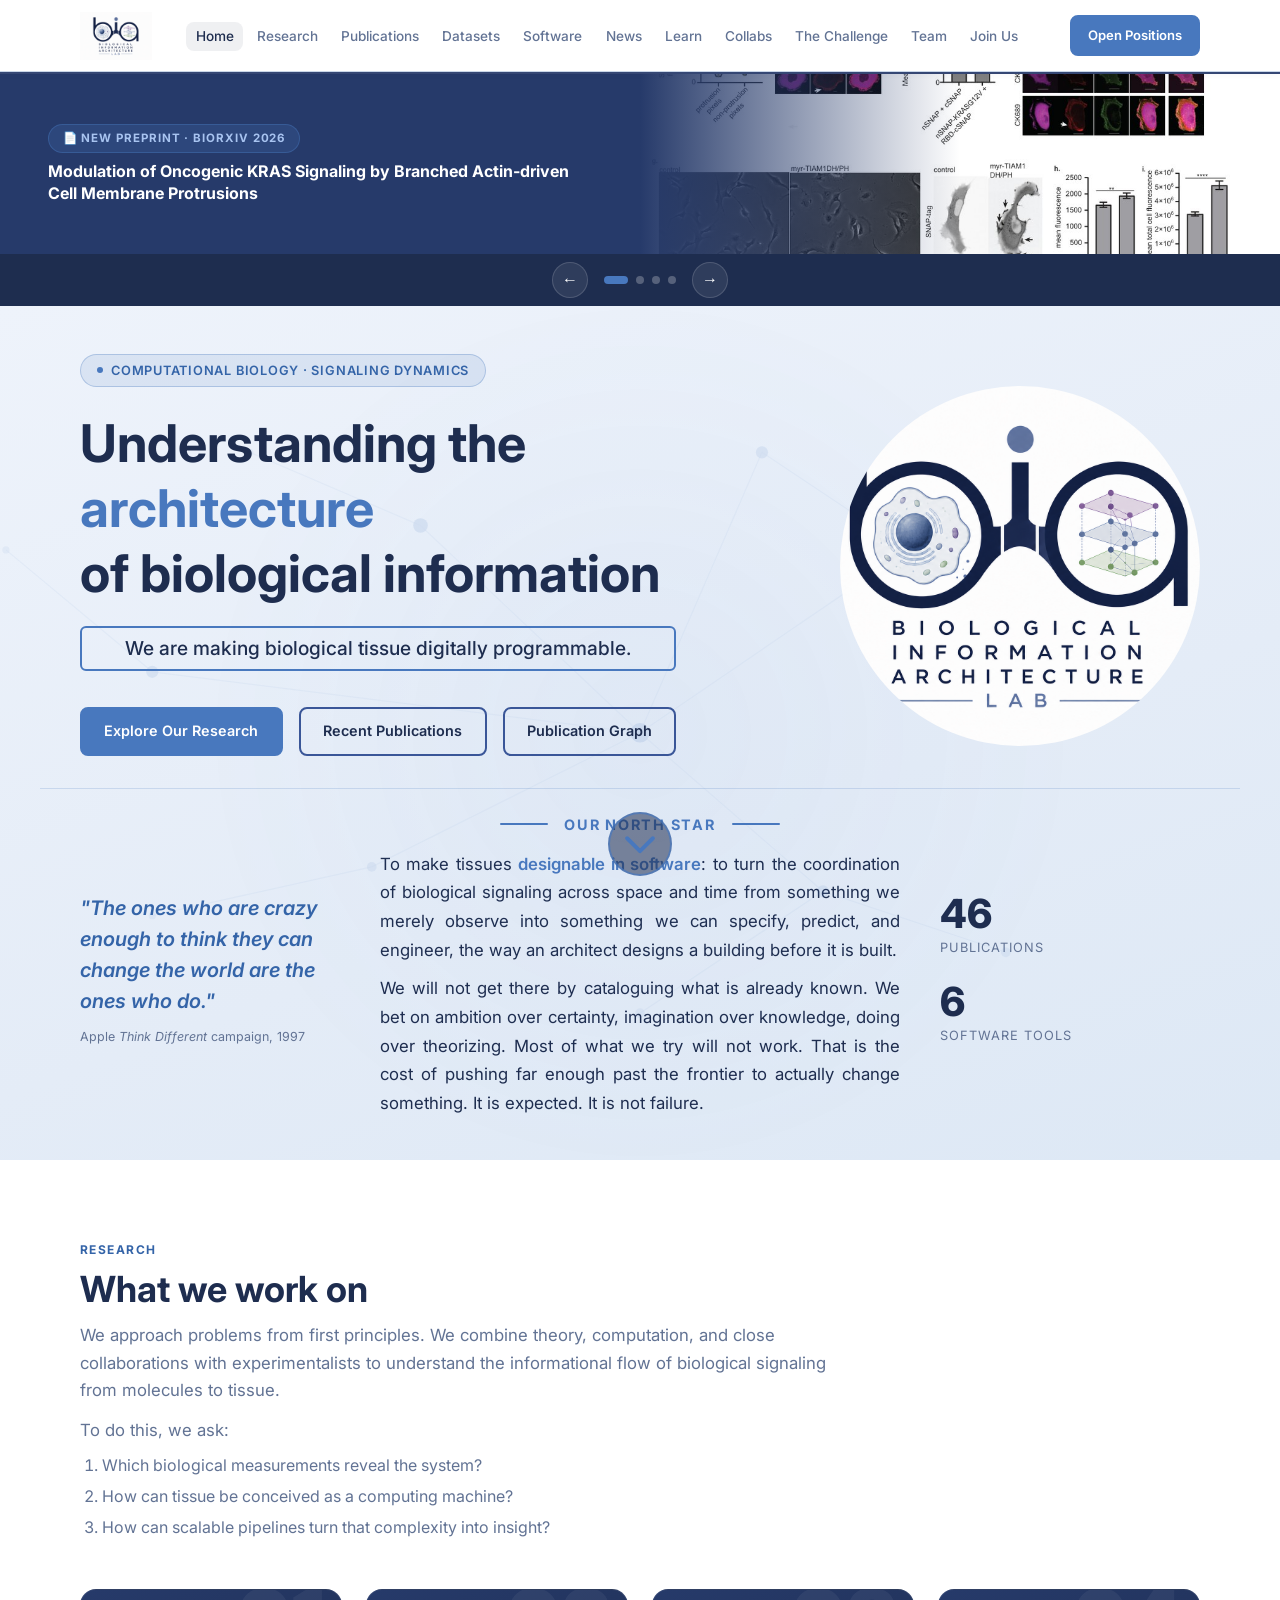
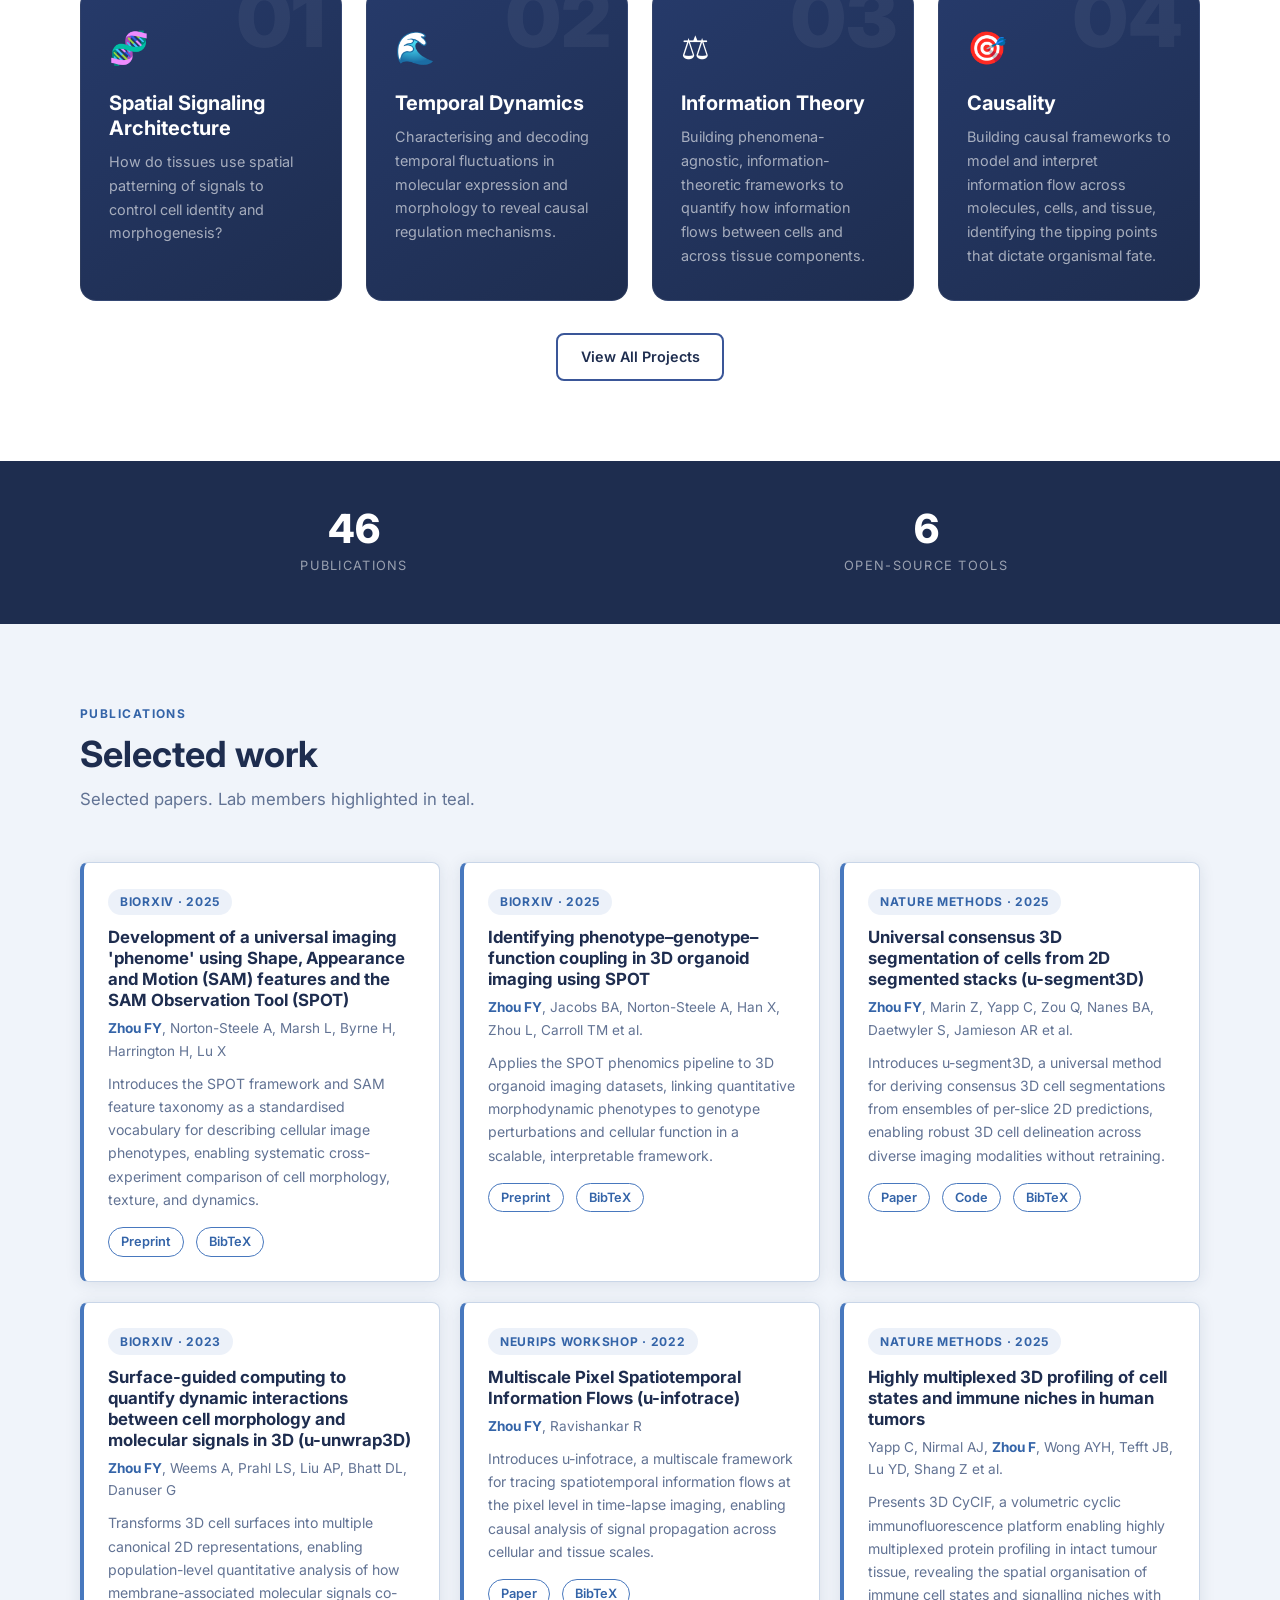
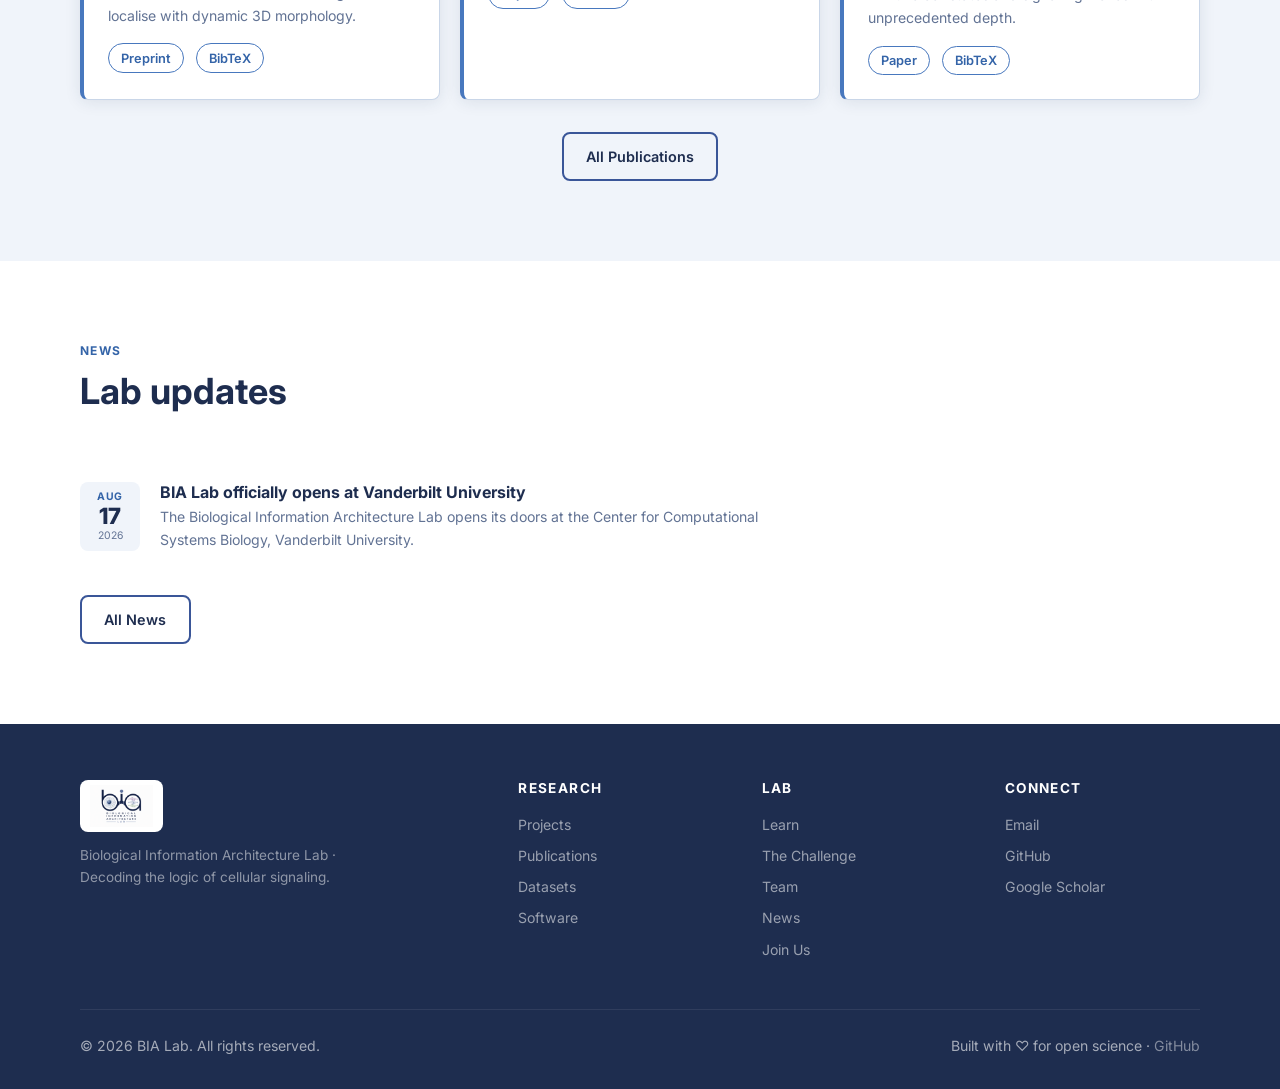
==== commit b4a442f5: "Add HCC + shape survey papers; add Collabs nav page; fix graph render - papers.md: add HCC bioRxiv 2" ====
--- a/index.html
+++ b/index.html
@@ -119,6 +119,7 @@
       <li><a href="software.html">Software</a></li>
       <li><a href="news.html">News</a></li>
       <li><a href="learn.html">Learn</a></li>
+      <li><a href="collab.html">Collabs</a></li>
       <li><a href="challenge.html">The Challenge</a></li>
       <li><a href="team.html">Team</a></li>
       <li><a href="join.html">Join Us</a></li>
@@ -268,7 +269,7 @@
     <div class="hero__northstar-col hero__northstar-col--stats">
       <div class="hero__stats">
         <div>
-          <div class="hero__stat-value">43</div>
+          <div class="hero__stat-value">46</div>
           <div class="hero__stat-label">Publications</div>
         </div>
         <div>
@@ -336,7 +337,7 @@
 <div class="stats-bar">
   <div class="container">
     <div class="stats-bar__grid">
-      <div><div class="stats-bar__value">43</div><div class="stats-bar__label">Publications</div></div>
+      <div><div class="stats-bar__value">46</div><div class="stats-bar__label">Publications</div></div>
       <div><div class="stats-bar__value">6</div><div class="stats-bar__label">Open-source Tools</div></div>
     </div>
   </div>
--- a/assets/css/main.css
+++ b/assets/css/main.css
@@ -117,18 +117,19 @@
 }
 .nav__links a {
   color: var(--muted);
-  font-size: .9rem; font-weight: 500;
-  padding: .4rem .85rem;
+  font-size: .85rem; font-weight: 500;
+  padding: .4rem .6rem;
   border-radius: var(--radius);
   transition: color .15s, background .15s;
   text-decoration: none;
+  white-space: nowrap;
 }
 .nav__links a:hover, .nav__links a.active {
   color: var(--navy);
   background: rgba(30,45,79,.07);
 }
 
-.nav__cta { margin-left: .5rem; }
+.nav__cta { margin-left: .5rem; white-space: nowrap; }
 
 .nav__burger {
   display: none; flex-direction: column; gap: 5px;
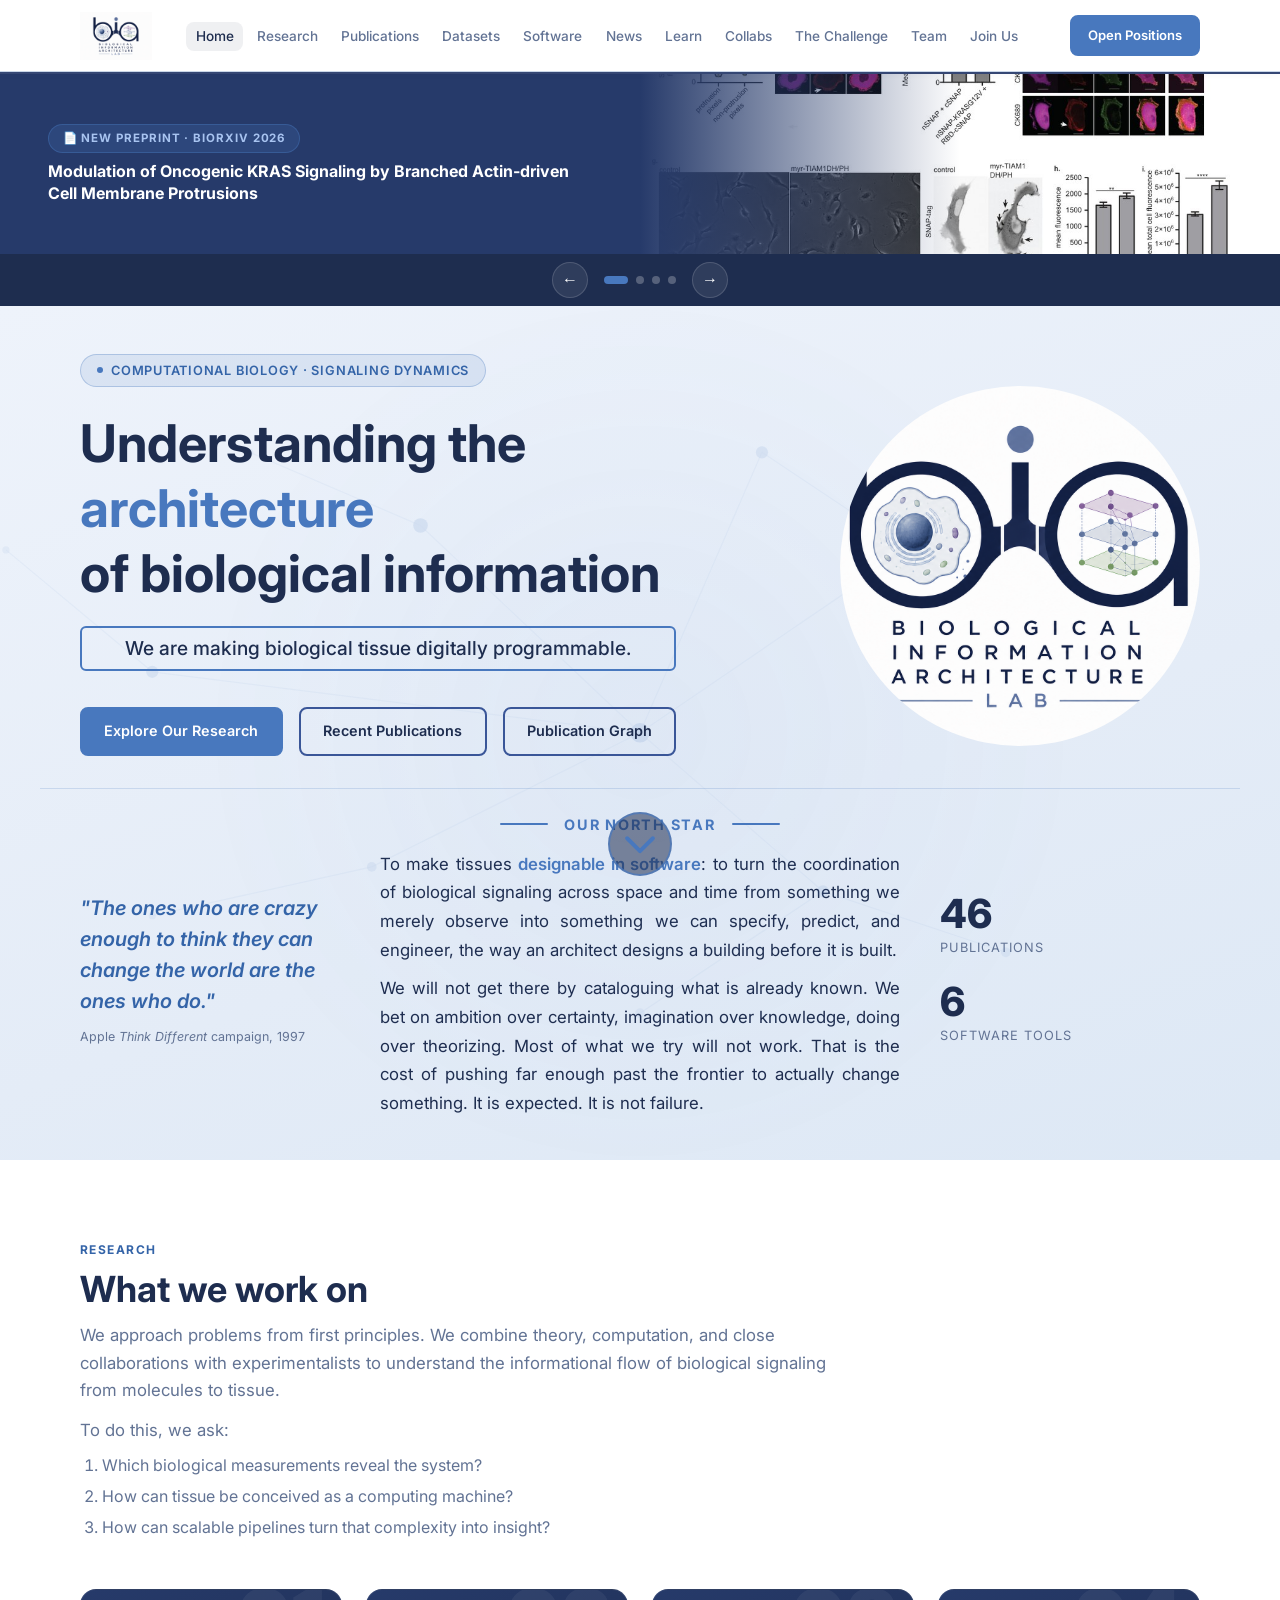
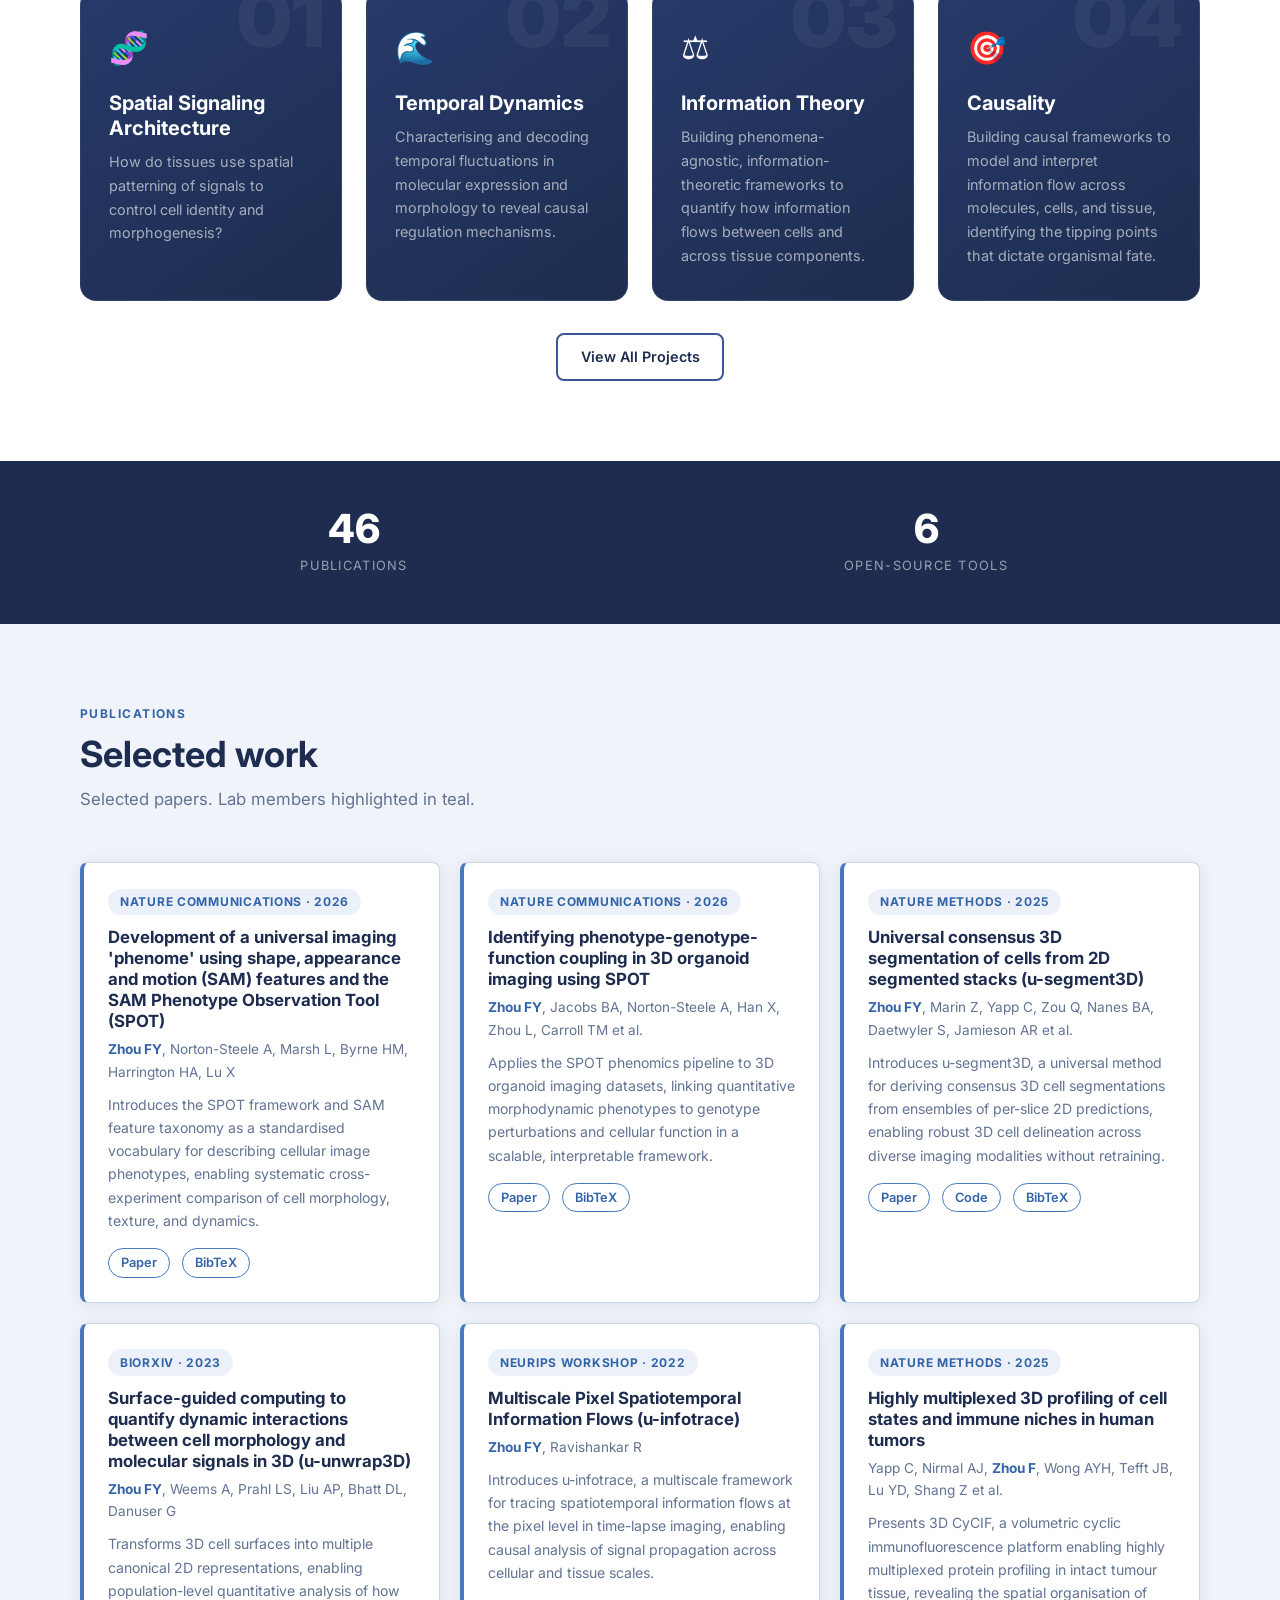
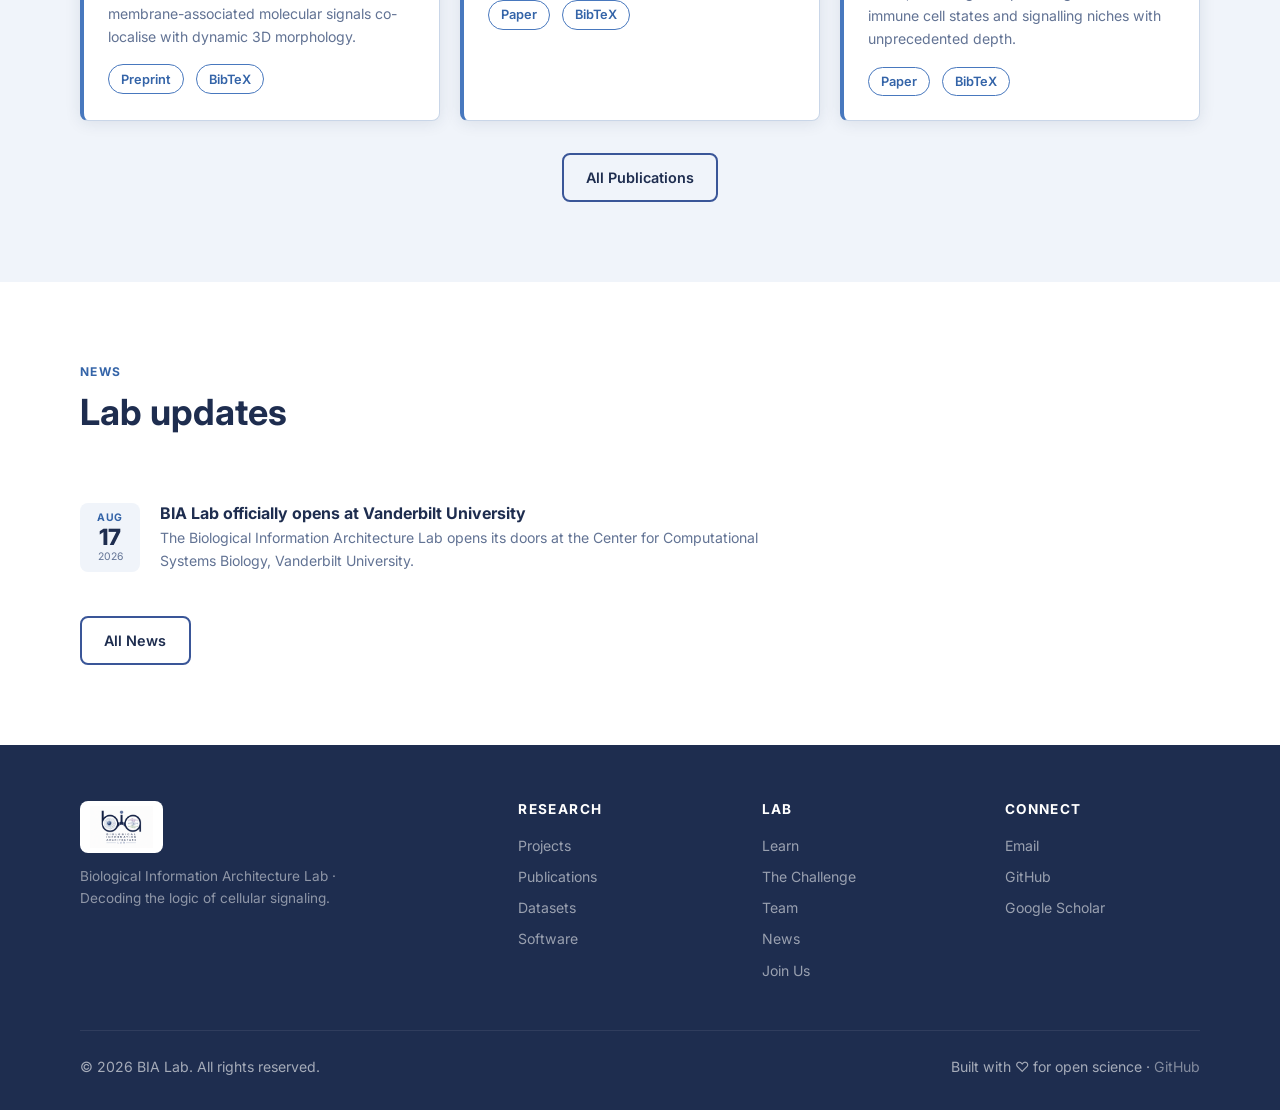
==== commit ea184425: "Publish SAM-SPOT papers in Nat Commun; add u-protrude3D software SAM-SPOT papers (bioRxiv preprints)" ====
--- a/index.html
+++ b/index.html
@@ -353,21 +353,21 @@
     </div>
     <div class="grid-2" style="gap:1.25rem;">
       <div class="pub-card">
-        <span class="pub-card__journal">bioRxiv · 2025</span>
-        <h3>Development of a universal imaging 'phenome' using Shape, Appearance and Motion (SAM) features and the SAM Observation Tool (SPOT)</h3>
-        <p class="pub-card__authors"><strong style="color:var(--teal-dark)">Zhou FY</strong>, Norton-Steele A, Marsh L, Byrne H, Harrington H, Lu X</p>
+        <span class="pub-card__journal">Nature Communications · 2026</span>
+        <h3>Development of a universal imaging 'phenome' using shape, appearance and motion (SAM) features and the SAM Phenotype Observation Tool (SPOT)</h3>
+        <p class="pub-card__authors"><strong style="color:var(--teal-dark)">Zhou FY</strong>, Norton-Steele A, Marsh L, Byrne HM, Harrington HA, Lu X</p>
         <p class="pub-card__abstract">Introduces the SPOT framework and SAM feature taxonomy as a standardised vocabulary for describing cellular image phenotypes, enabling systematic cross-experiment comparison of cell morphology, texture, and dynamics.</p>
         <div class="pub-card__links">
-          <a href="https://www.biorxiv.org/content/10.1101/2025.11.28.691105v1" target="_blank" rel="noopener">Preprint</a><a href="#">BibTeX</a>
-        </div>
-      </div>
-      <div class="pub-card">
-        <span class="pub-card__journal">bioRxiv · 2025</span>
-        <h3>Identifying phenotype–genotype–function coupling in 3D organoid imaging using SPOT</h3>
+          <a href="https://doi.org/10.1038/s41467-026-75505-8" target="_blank" rel="noopener">Paper</a><a href="#">BibTeX</a>
+        </div>
+      </div>
+      <div class="pub-card">
+        <span class="pub-card__journal">Nature Communications · 2026</span>
+        <h3>Identifying phenotype-genotype-function coupling in 3D organoid imaging using SPOT</h3>
         <p class="pub-card__authors"><strong style="color:var(--teal-dark)">Zhou FY</strong>, Jacobs BA, Norton-Steele A, Han X, Zhou L, Carroll TM et al.</p>
         <p class="pub-card__abstract">Applies the SPOT phenomics pipeline to 3D organoid imaging datasets, linking quantitative morphodynamic phenotypes to genotype perturbations and cellular function in a scalable, interpretable framework.</p>
         <div class="pub-card__links">
-          <a href="https://www.biorxiv.org/content/10.1101/2025.11.28.691111" target="_blank" rel="noopener">Preprint</a><a href="#">BibTeX</a>
+          <a href="https://doi.org/10.1038/s41467-026-75506-7" target="_blank" rel="noopener">Paper</a><a href="#">BibTeX</a>
         </div>
       </div>
       <div class="pub-card">
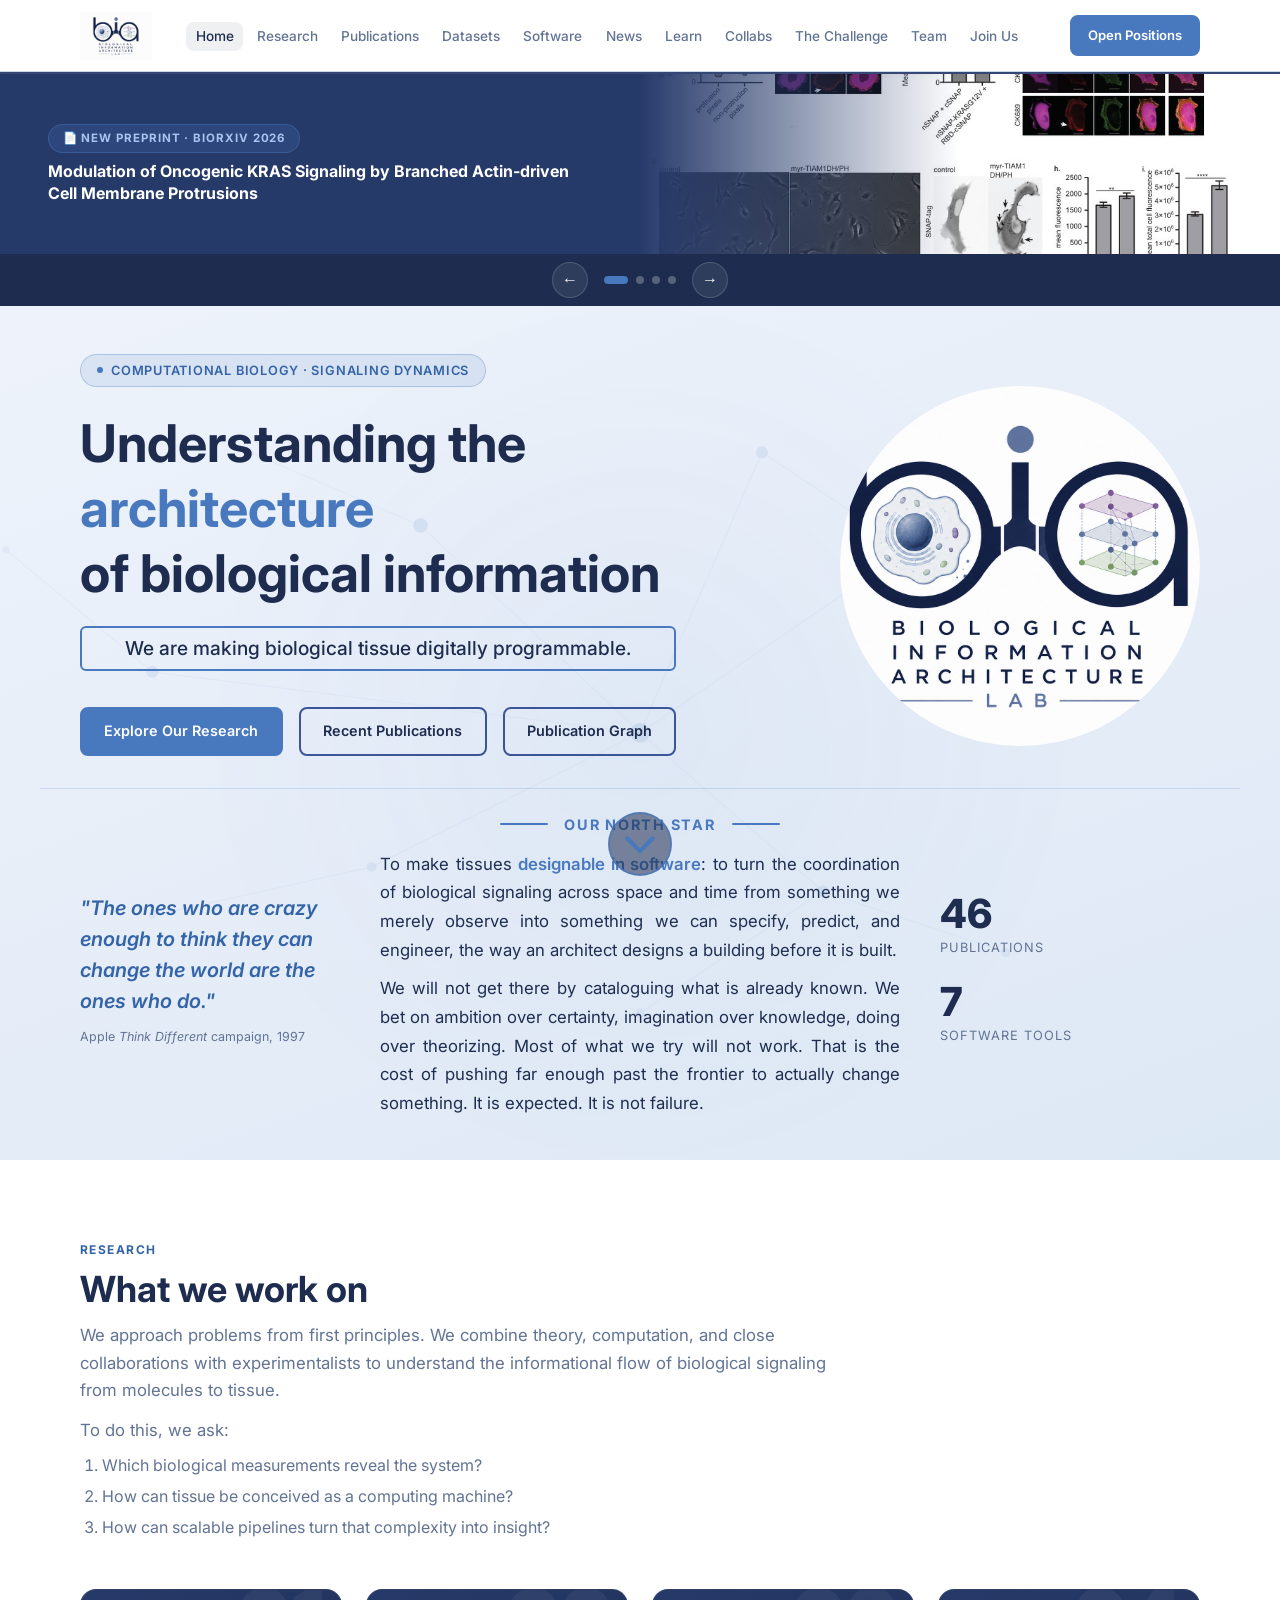
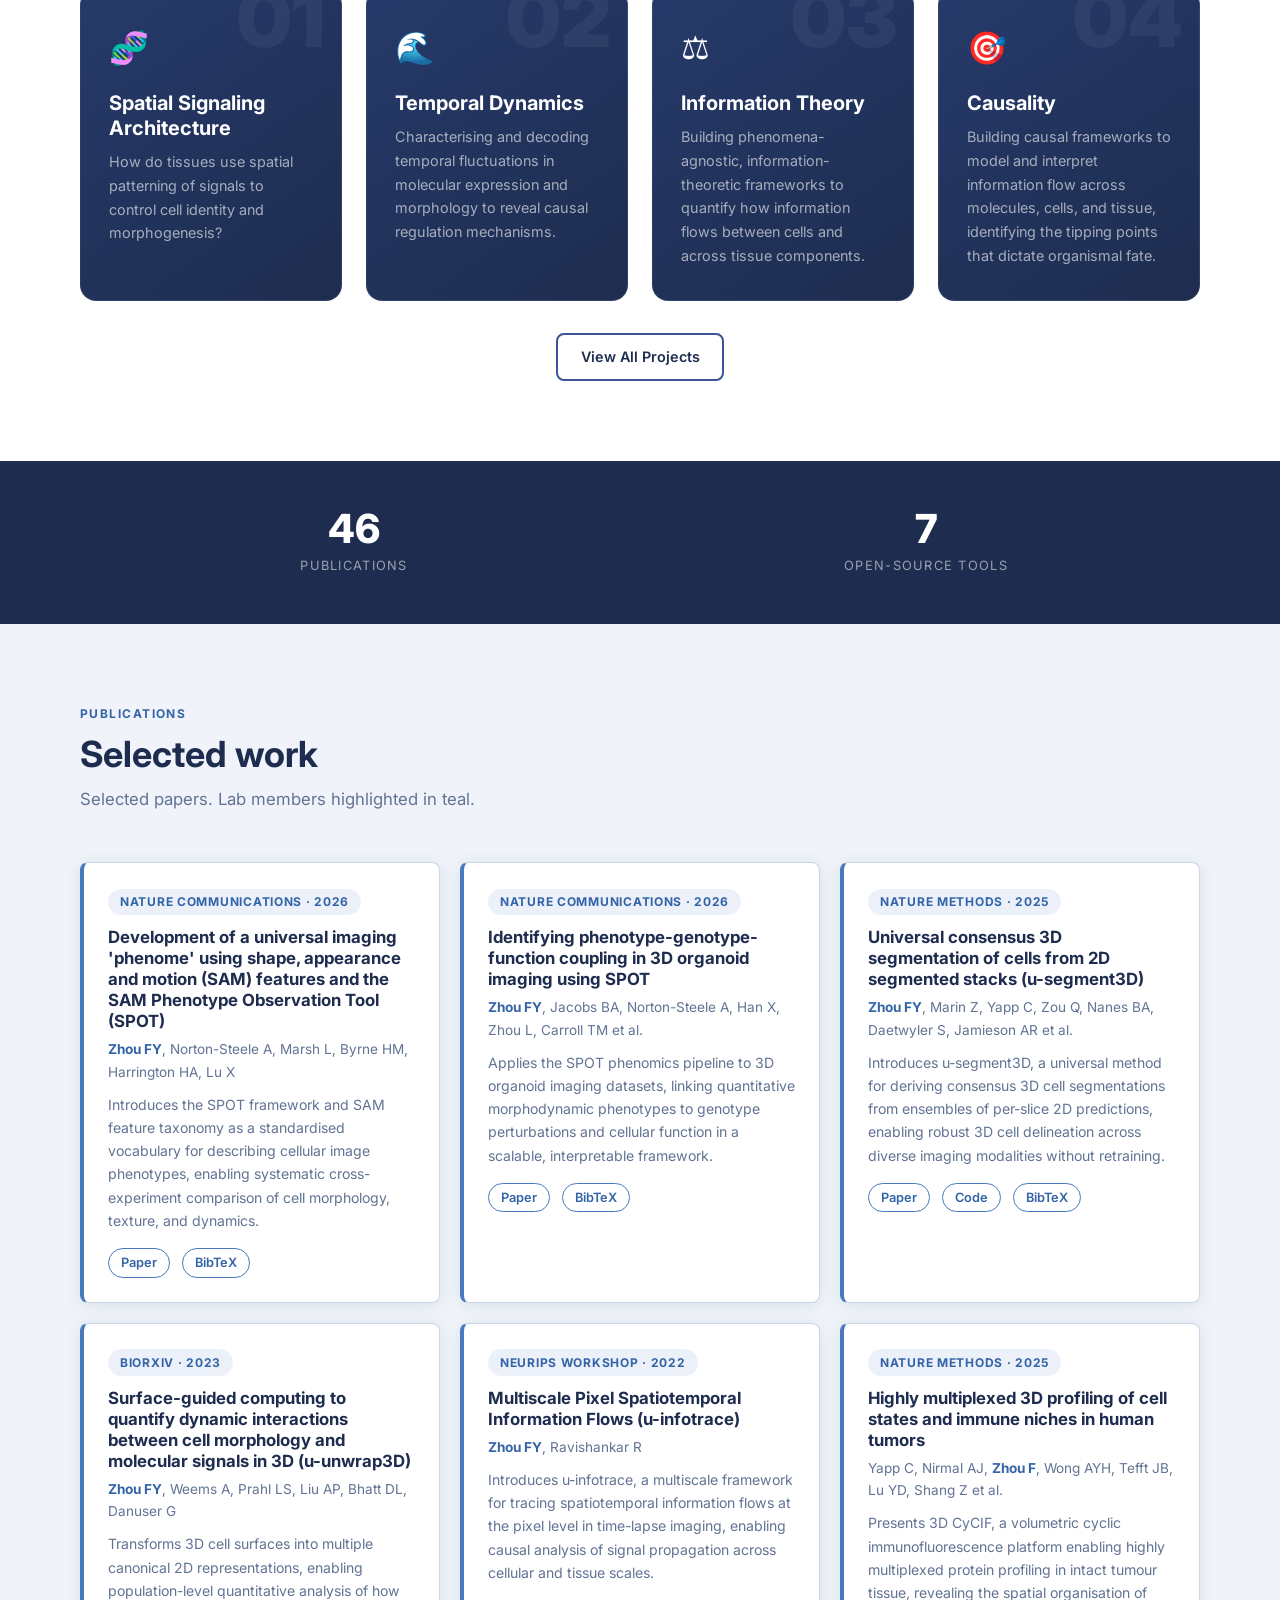
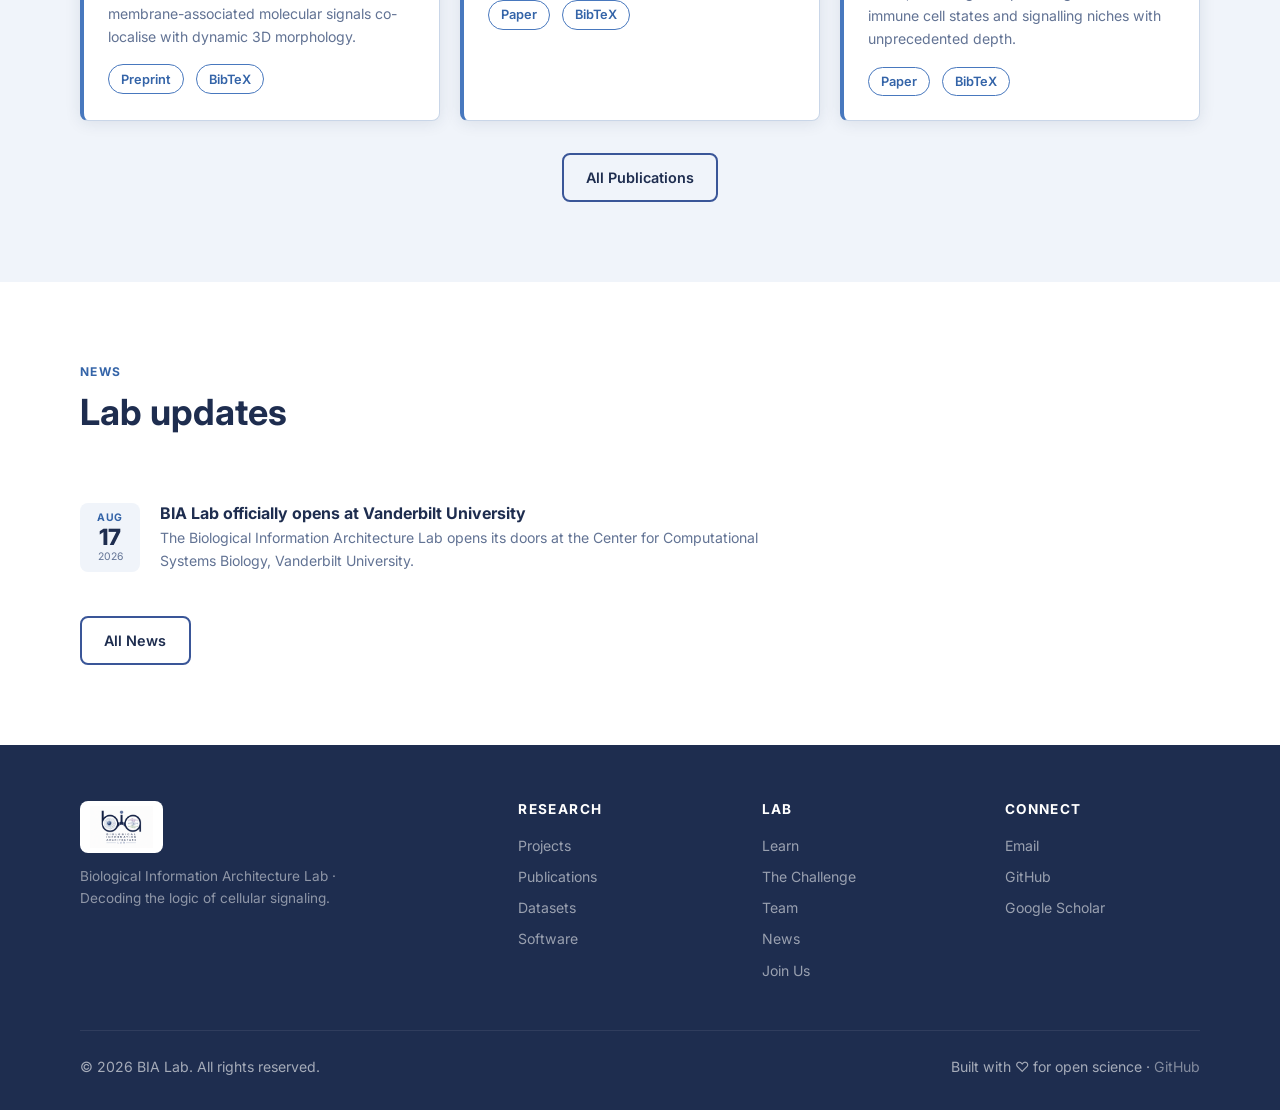
==== commit 215d8b82: "Update software tool count to 7 (u-protrude3D added) Co-Authored-By: Claude Sonnet 4.6 <noreply@anth" ====
--- a/index.html
+++ b/index.html
@@ -273,7 +273,7 @@
           <div class="hero__stat-label">Publications</div>
         </div>
         <div>
-          <div class="hero__stat-value">6</div>
+          <div class="hero__stat-value">7</div>
           <div class="hero__stat-label">Software Tools</div>
         </div>
       </div>
@@ -338,7 +338,7 @@
   <div class="container">
     <div class="stats-bar__grid">
       <div><div class="stats-bar__value">46</div><div class="stats-bar__label">Publications</div></div>
-      <div><div class="stats-bar__value">6</div><div class="stats-bar__label">Open-source Tools</div></div>
+      <div><div class="stats-bar__value">7</div><div class="stats-bar__label">Open-source Tools</div></div>
     </div>
   </div>
 </div>
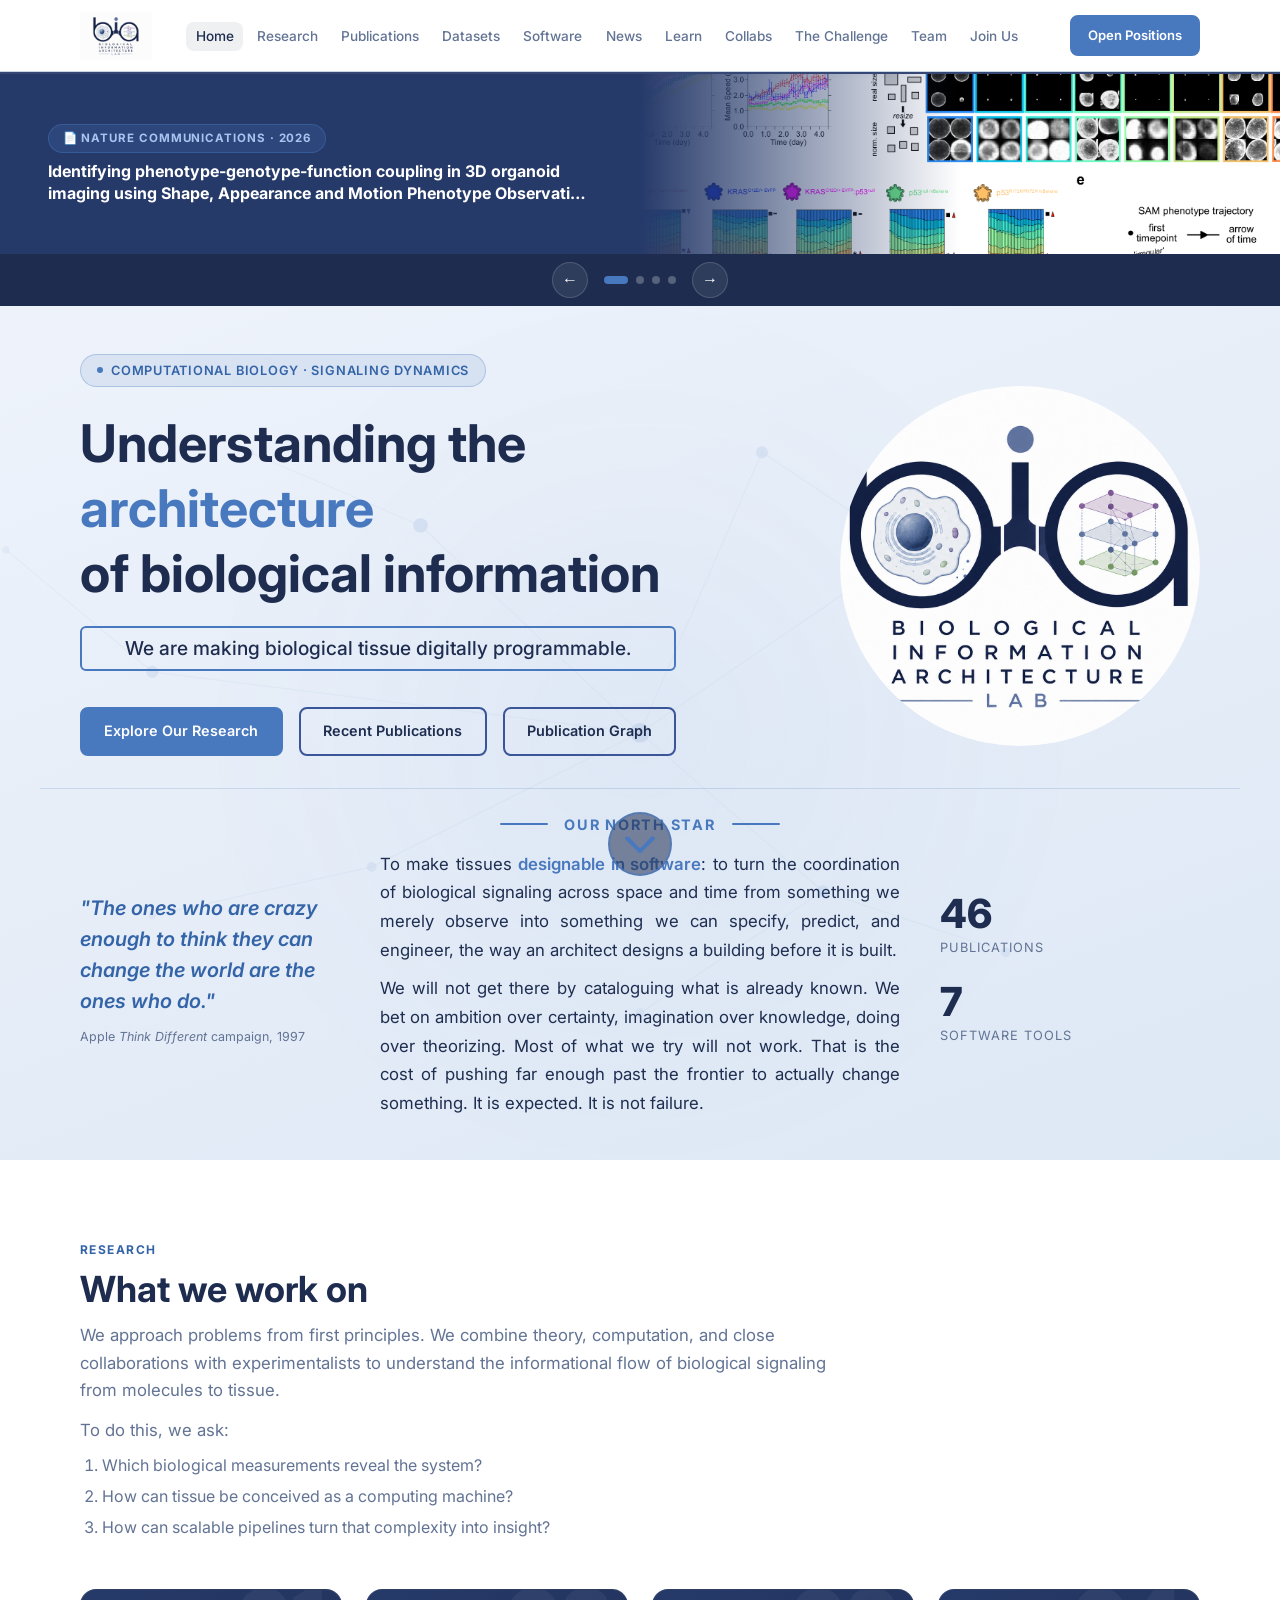
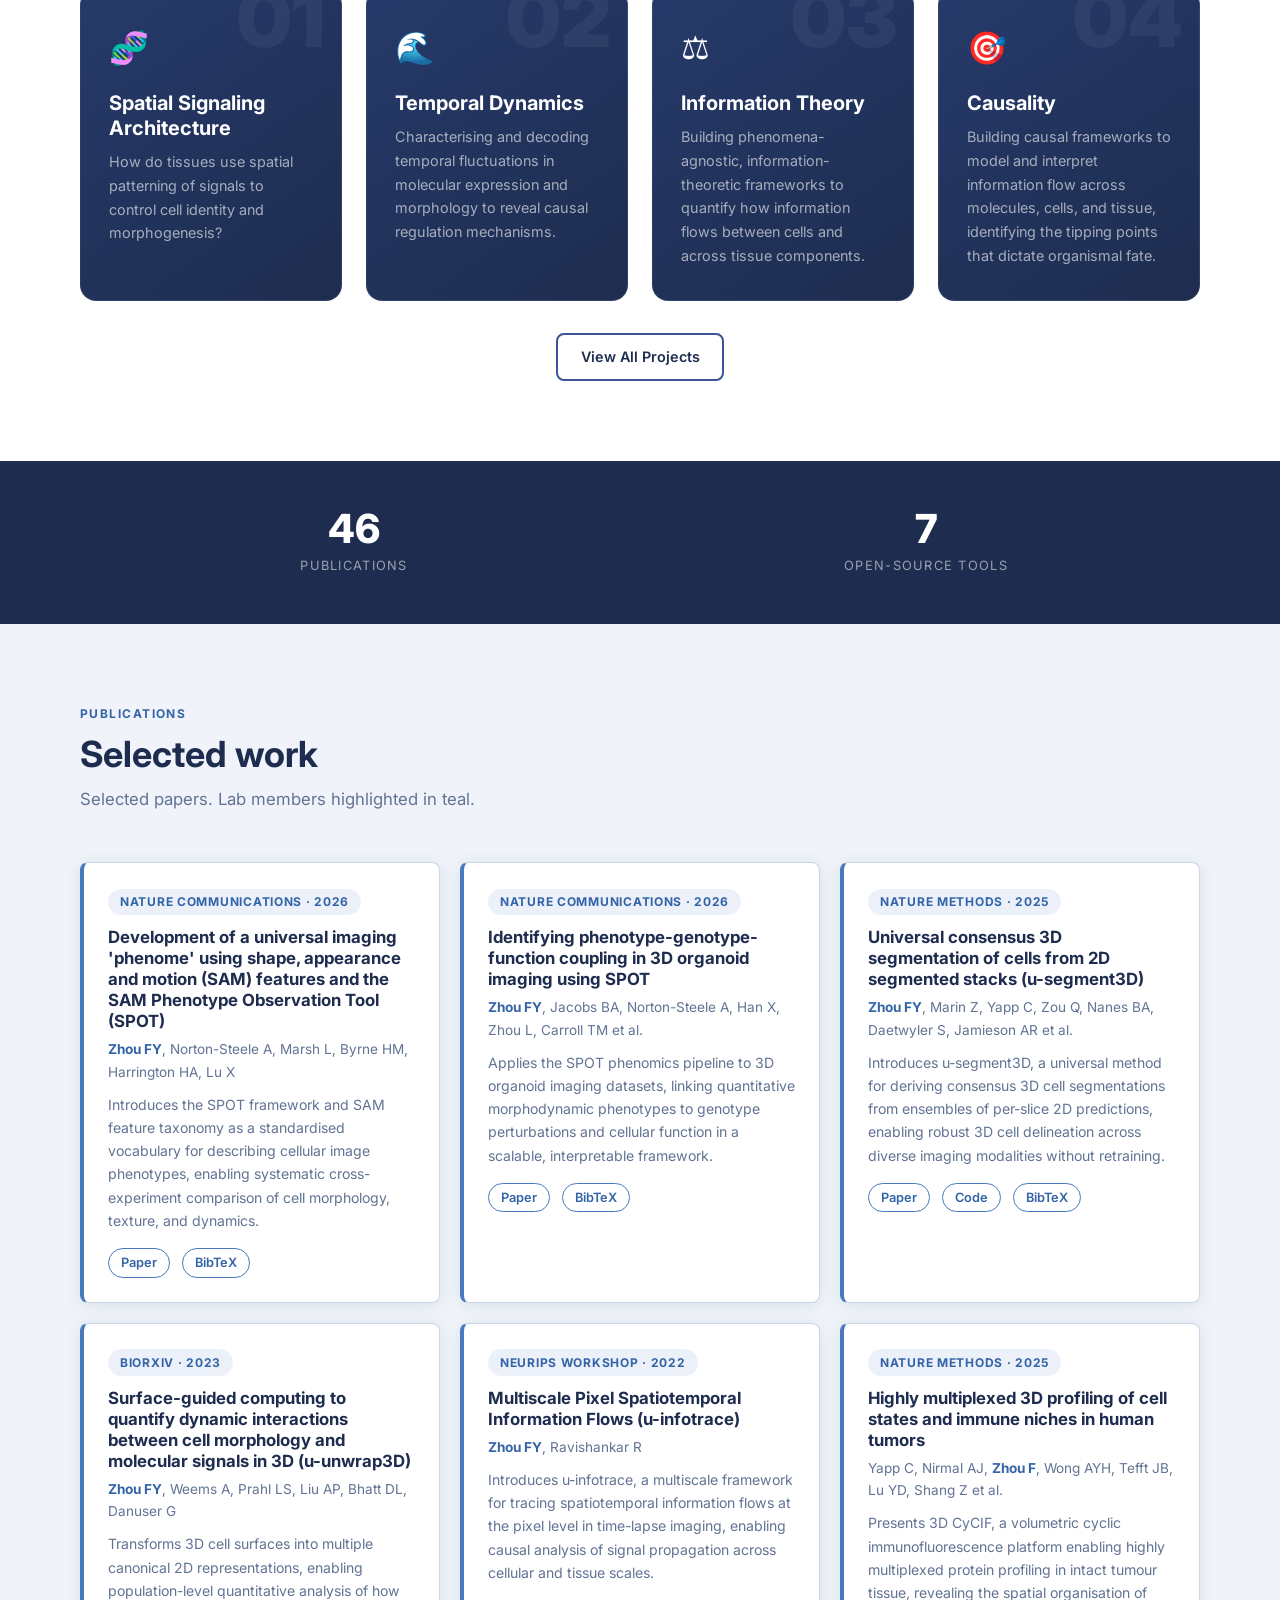
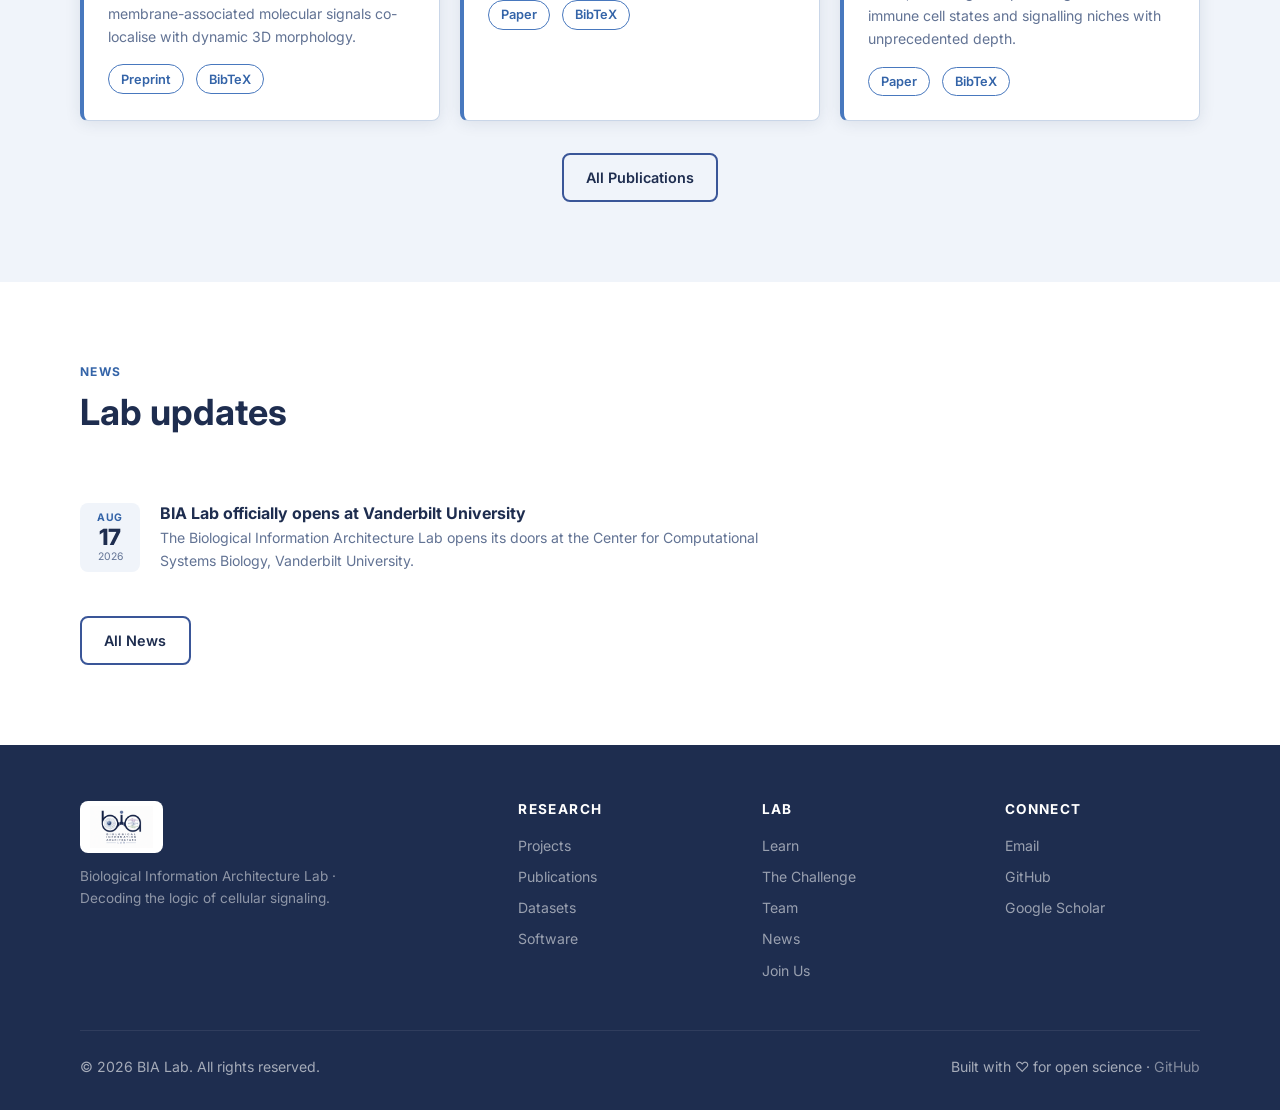
==== commit a1234019: "Replace KRAS carousel slide with SAM-SPOT organoids paper Swap Slide 1 to feature the Nature Communi" ====
--- a/index.html
+++ b/index.html
@@ -139,20 +139,20 @@
     <div class="carousel__track">
 
       <!-- Slide 1 -->
-      <a class="carousel__slide" href="https://www.biorxiv.org/content/10.64898/2026.04.09.717047v1" target="_blank" rel="noopener">
+      <a class="carousel__slide" href="https://doi.org/10.1038/s41467-026-75506-7" target="_blank" rel="noopener">
         <div class="carousel__slide-content">
-          <div class="carousel__slide-badge">📄 New Preprint · bioRxiv 2026</div>
-          <h2>Modulation of Oncogenic KRAS Signaling by Branched Actin-driven Cell Membrane Protrusions</h2>
+          <div class="carousel__slide-badge">📄 Nature Communications · 2026</div>
+          <h2>Identifying phenotype-genotype-function coupling in 3D organoid imaging using Shape, Appearance and Motion Phenotype Observation Tool (SPOT)</h2>
         </div>
         <div class="carousel__slide-visual">
-          <img src="assets/img/banners/banner_kras.jpg" alt="">
+          <img src="assets/img/banners/banner_samspot_organoids.png" alt="">
         </div>
       </a>
 
       <!-- Slide 2 -->
-      <a class="carousel__slide" href="https://www.biorxiv.org/content/10.64898/2026.04.24.720339v1" target="_blank" rel="noopener">
+      <a class="carousel__slide" href="https://elifesciences.org/reviewed-preprints/111884" target="_blank" rel="noopener">
         <div class="carousel__slide-content">
-          <div class="carousel__slide-badge">📄 New Preprint · bioRxiv 2026</div>
+          <div class="carousel__slide-badge">📄 eLife Reviewed Preprint · 2026</div>
           <h2>Quantitative multi-scale morphodynamic analysis reveals ratchet-like collective DVE migration during anterior patterning</h2>
         </div>
         <div class="carousel__slide-visual">
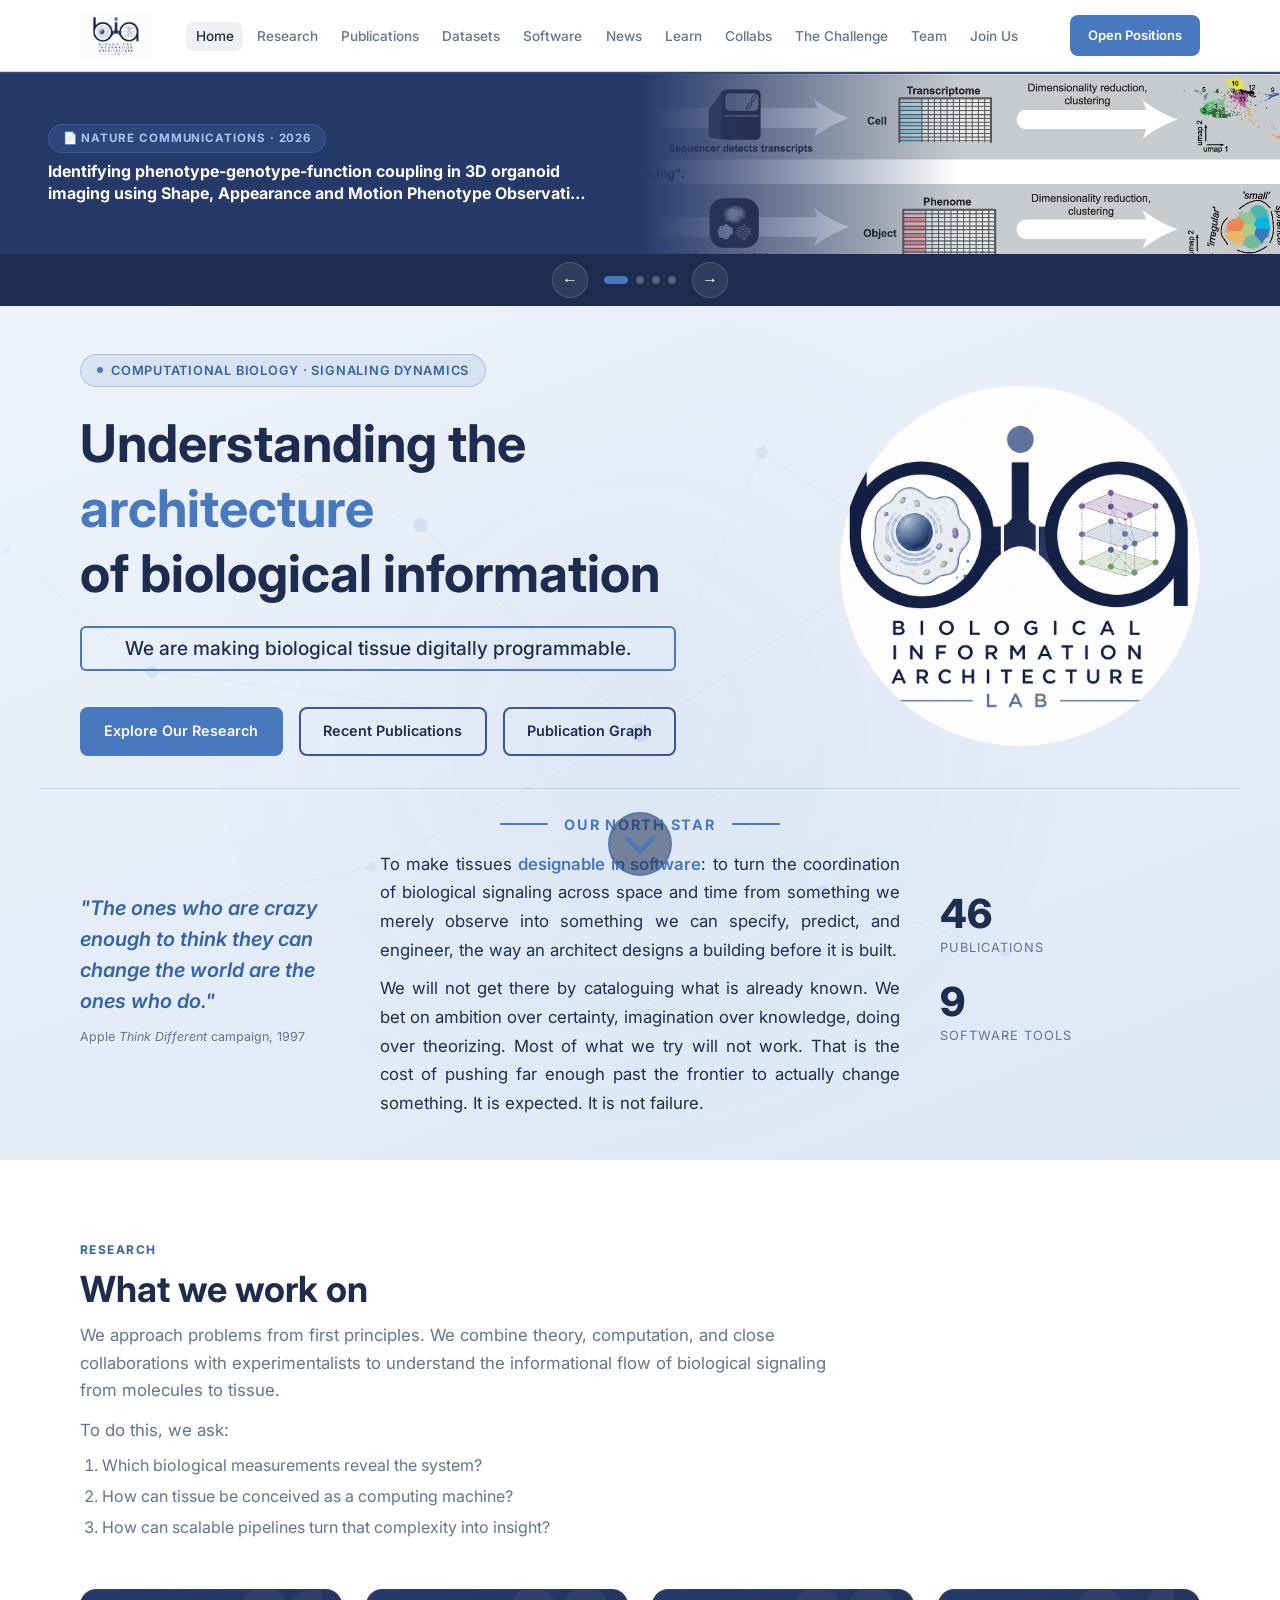
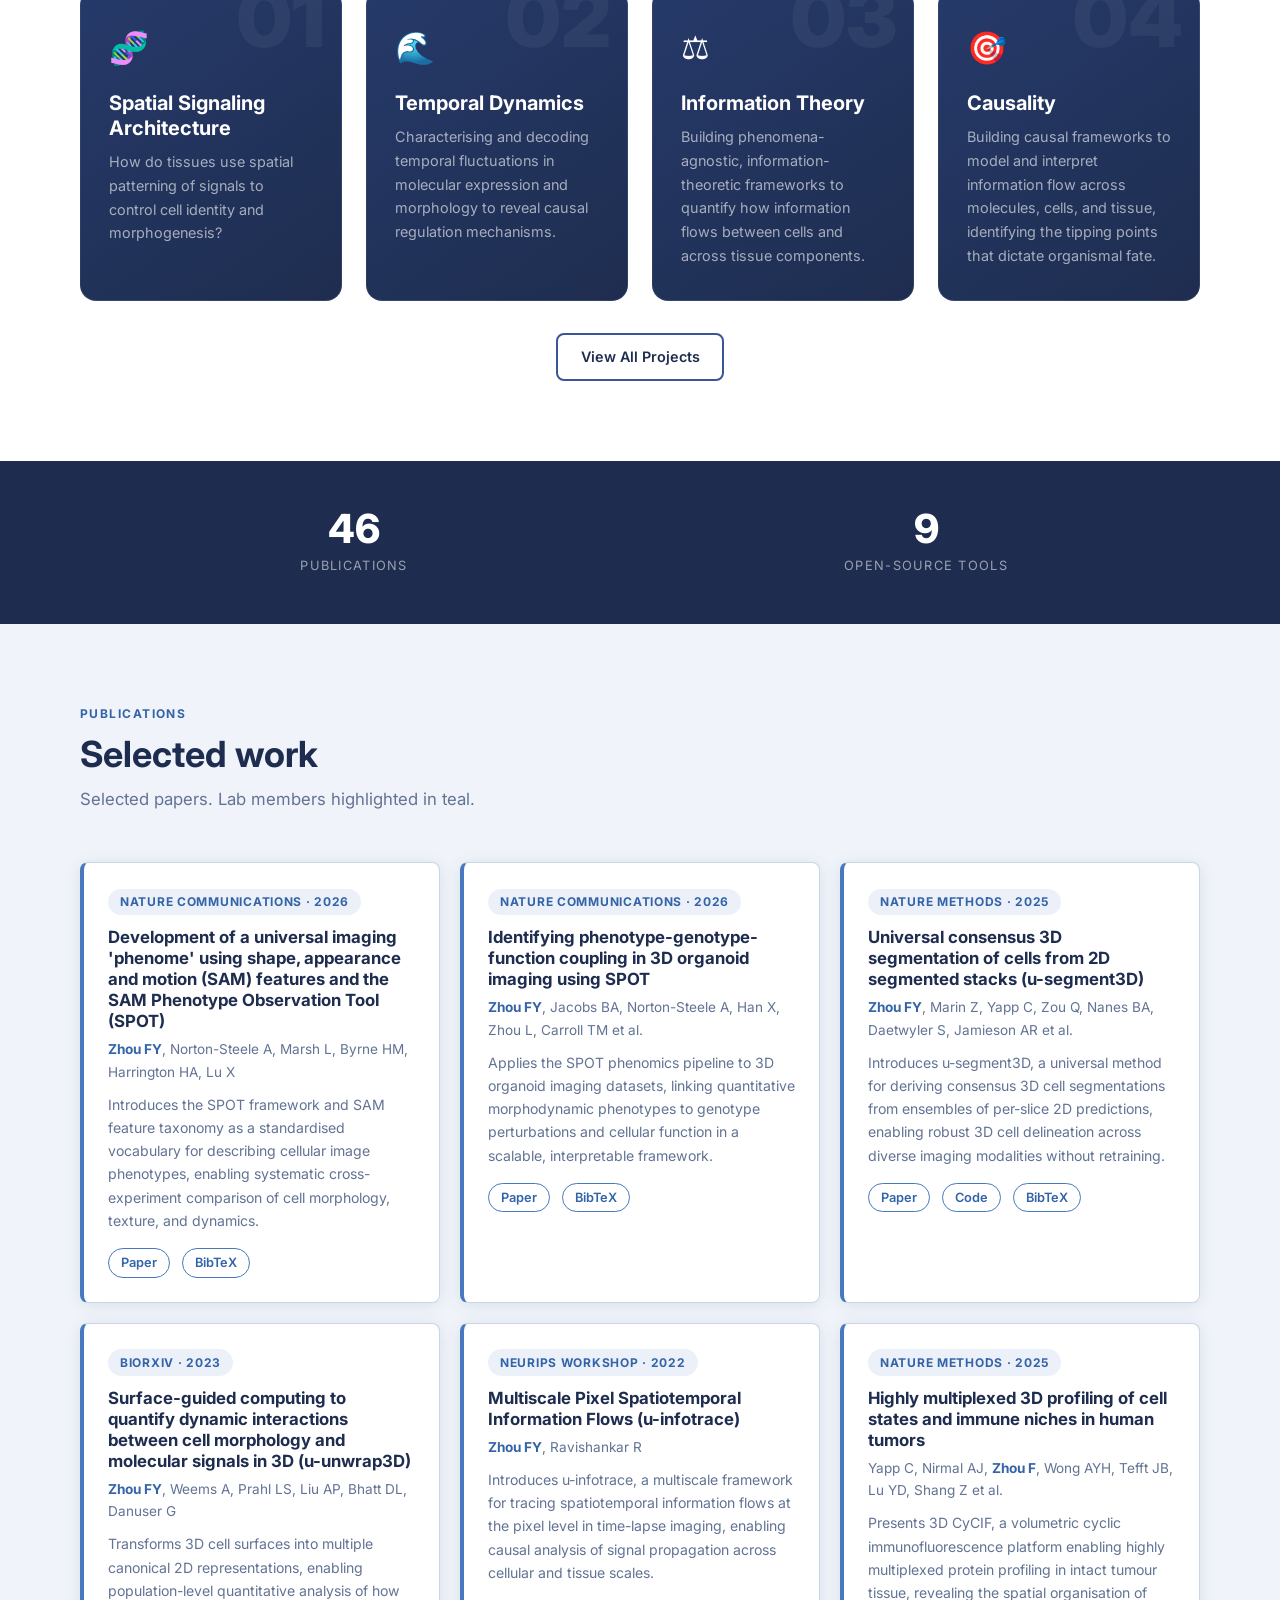
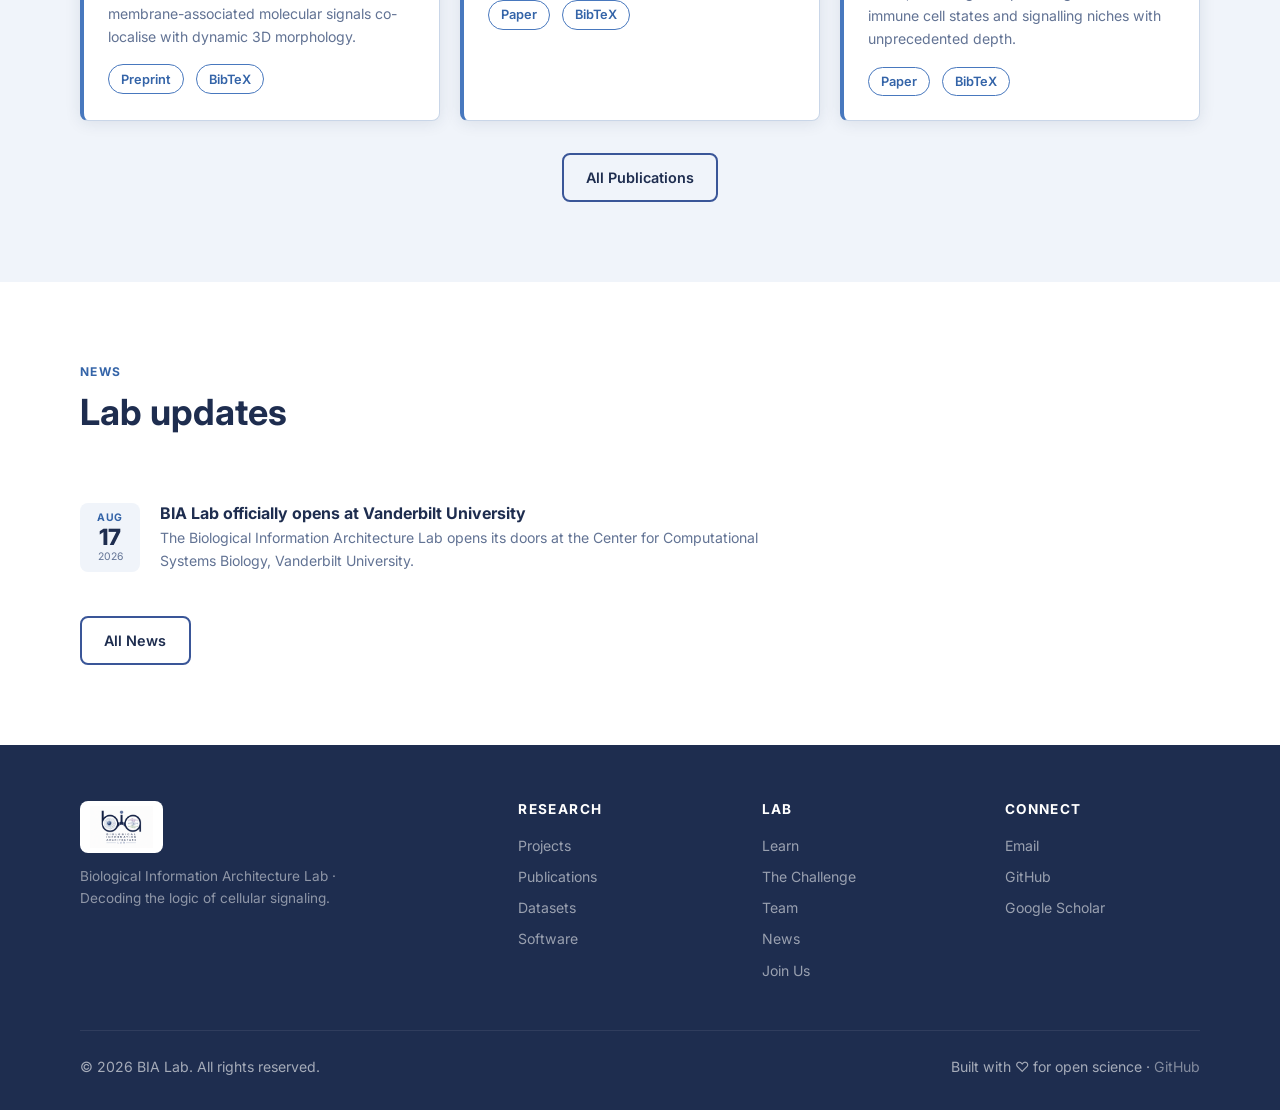
==== commit bc99d315: "Add v-InfoTrace and v-TimeLKFlow software tools Two new PyPI-published packages under BIA-Lab-Team, " ====
--- a/index.html
+++ b/index.html
@@ -273,7 +273,7 @@
           <div class="hero__stat-label">Publications</div>
         </div>
         <div>
-          <div class="hero__stat-value">7</div>
+          <div class="hero__stat-value">9</div>
           <div class="hero__stat-label">Software Tools</div>
         </div>
       </div>
@@ -338,7 +338,7 @@
   <div class="container">
     <div class="stats-bar__grid">
       <div><div class="stats-bar__value">46</div><div class="stats-bar__label">Publications</div></div>
-      <div><div class="stats-bar__value">7</div><div class="stats-bar__label">Open-source Tools</div></div>
+      <div><div class="stats-bar__value">9</div><div class="stats-bar__label">Open-source Tools</div></div>
     </div>
   </div>
 </div>
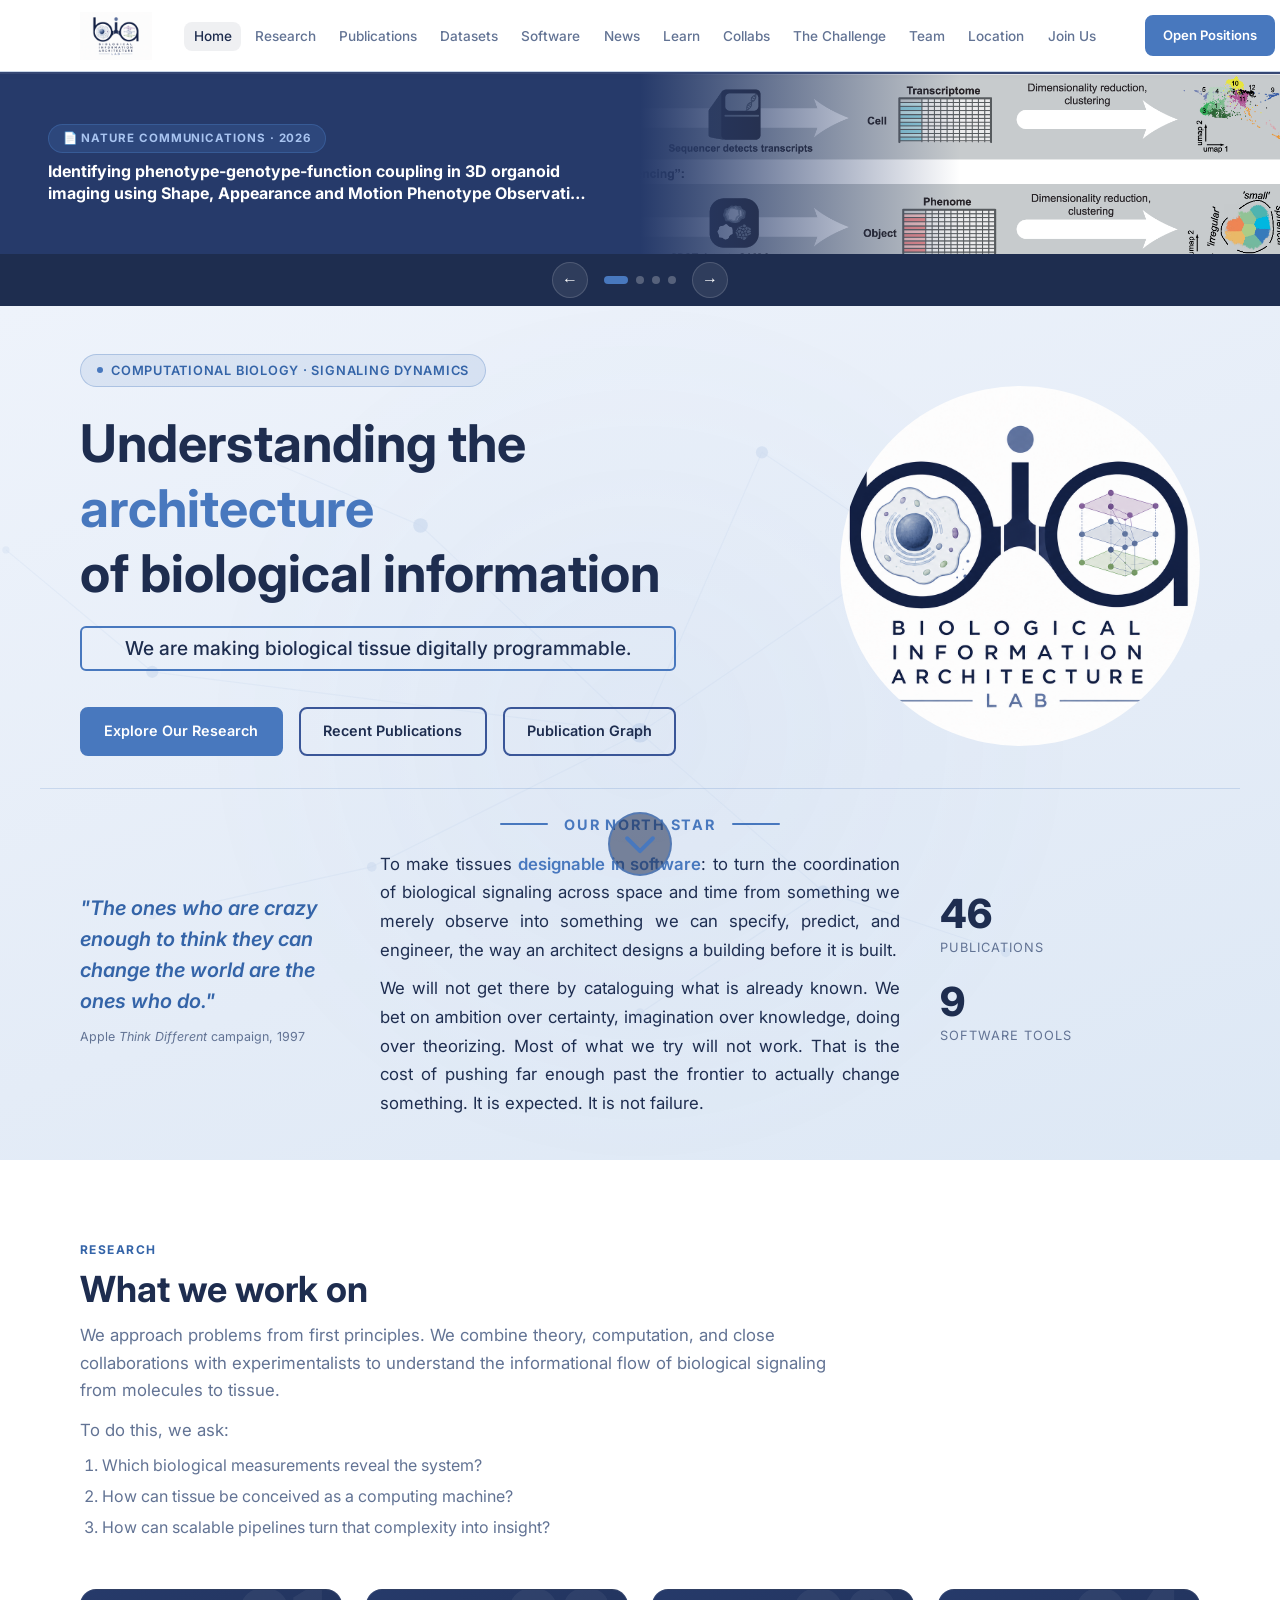
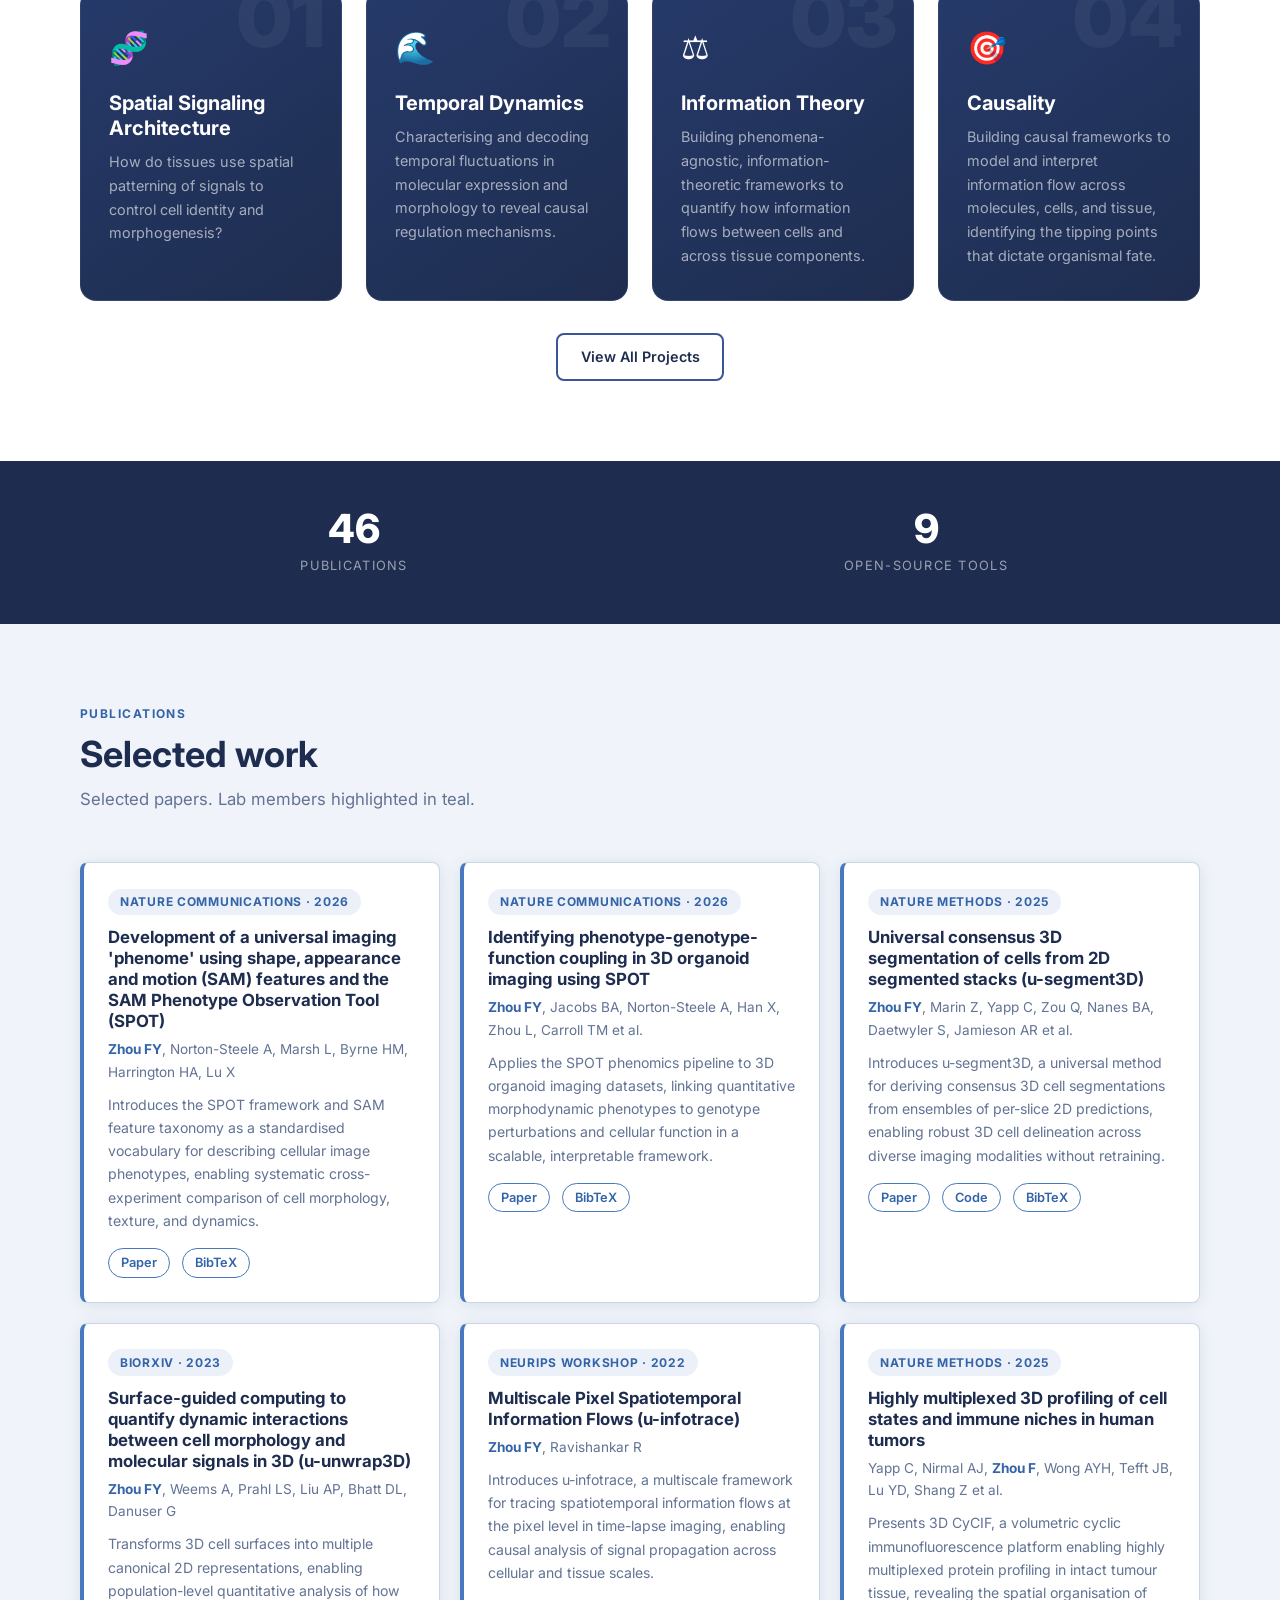
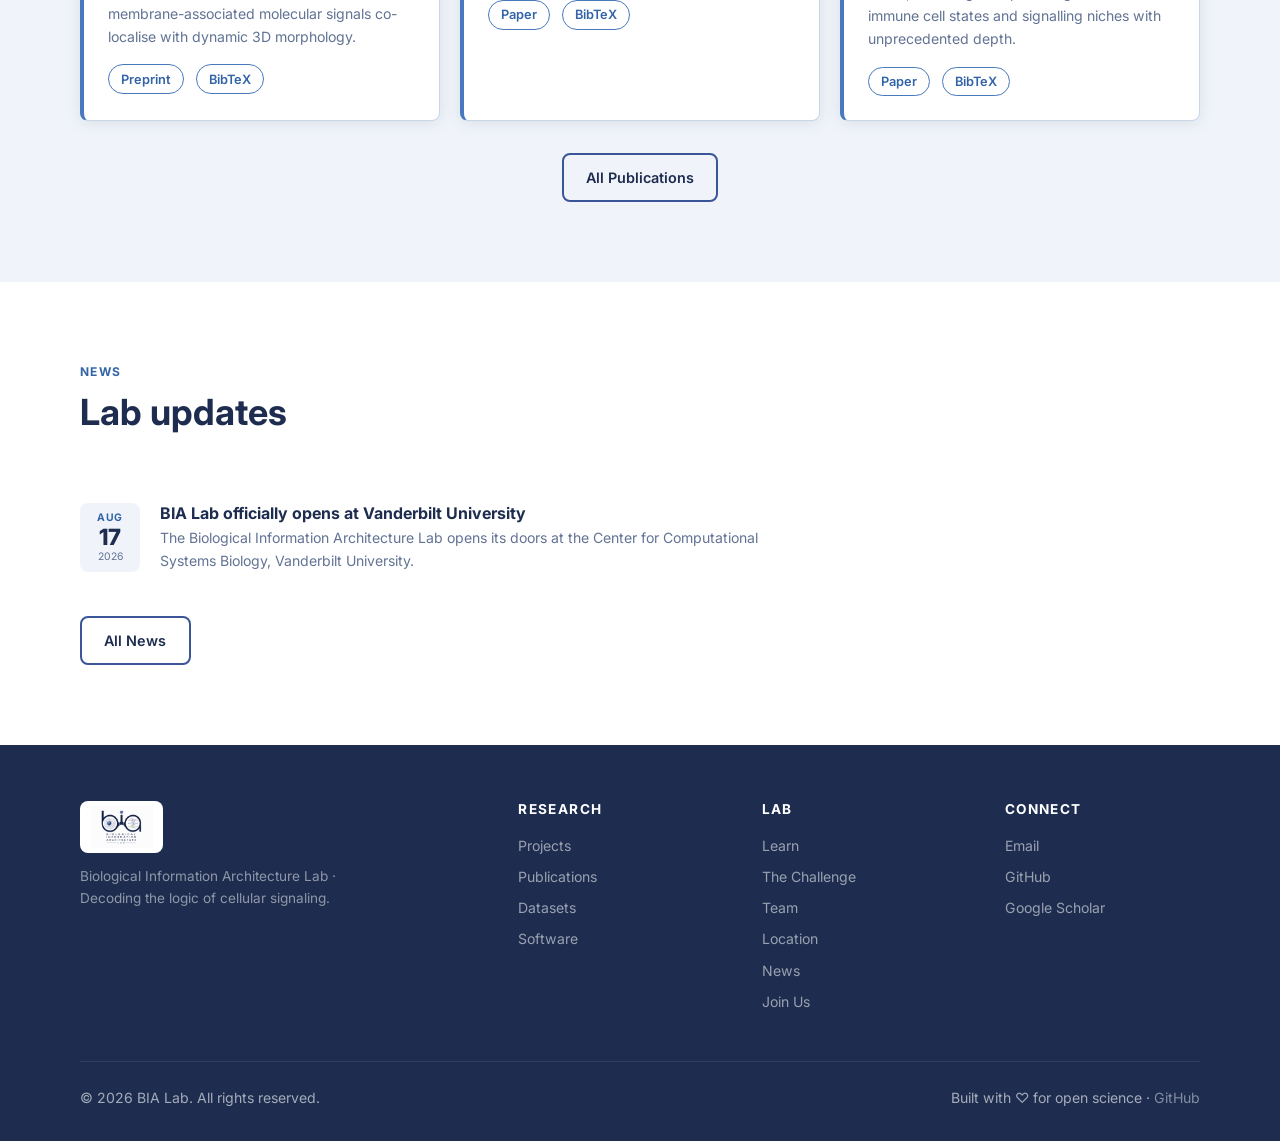
==== commit aef65e78: "Add Location page with lab address and map Adds location.html (address, embedded map, photo placehol" ====
--- a/index.html
+++ b/index.html
@@ -122,6 +122,7 @@
       <li><a href="collab.html">Collabs</a></li>
       <li><a href="challenge.html">The Challenge</a></li>
       <li><a href="team.html">Team</a></li>
+      <li><a href="location.html">Location</a></li>
       <li><a href="join.html">Join Us</a></li>
     </ul>
     <a href="join.html" class="btn btn-primary btn-sm nav__cta">Open Positions</a>
@@ -464,6 +465,7 @@
           <li><a href="learn.html">Learn</a></li>
       <li><a href="challenge.html">The Challenge</a></li>
       <li><a href="team.html">Team</a></li>
+          <li><a href="location.html">Location</a></li>
           <li><a href="news.html">News</a></li>
           <li><a href="join.html">Join Us</a></li>
         </ul>
